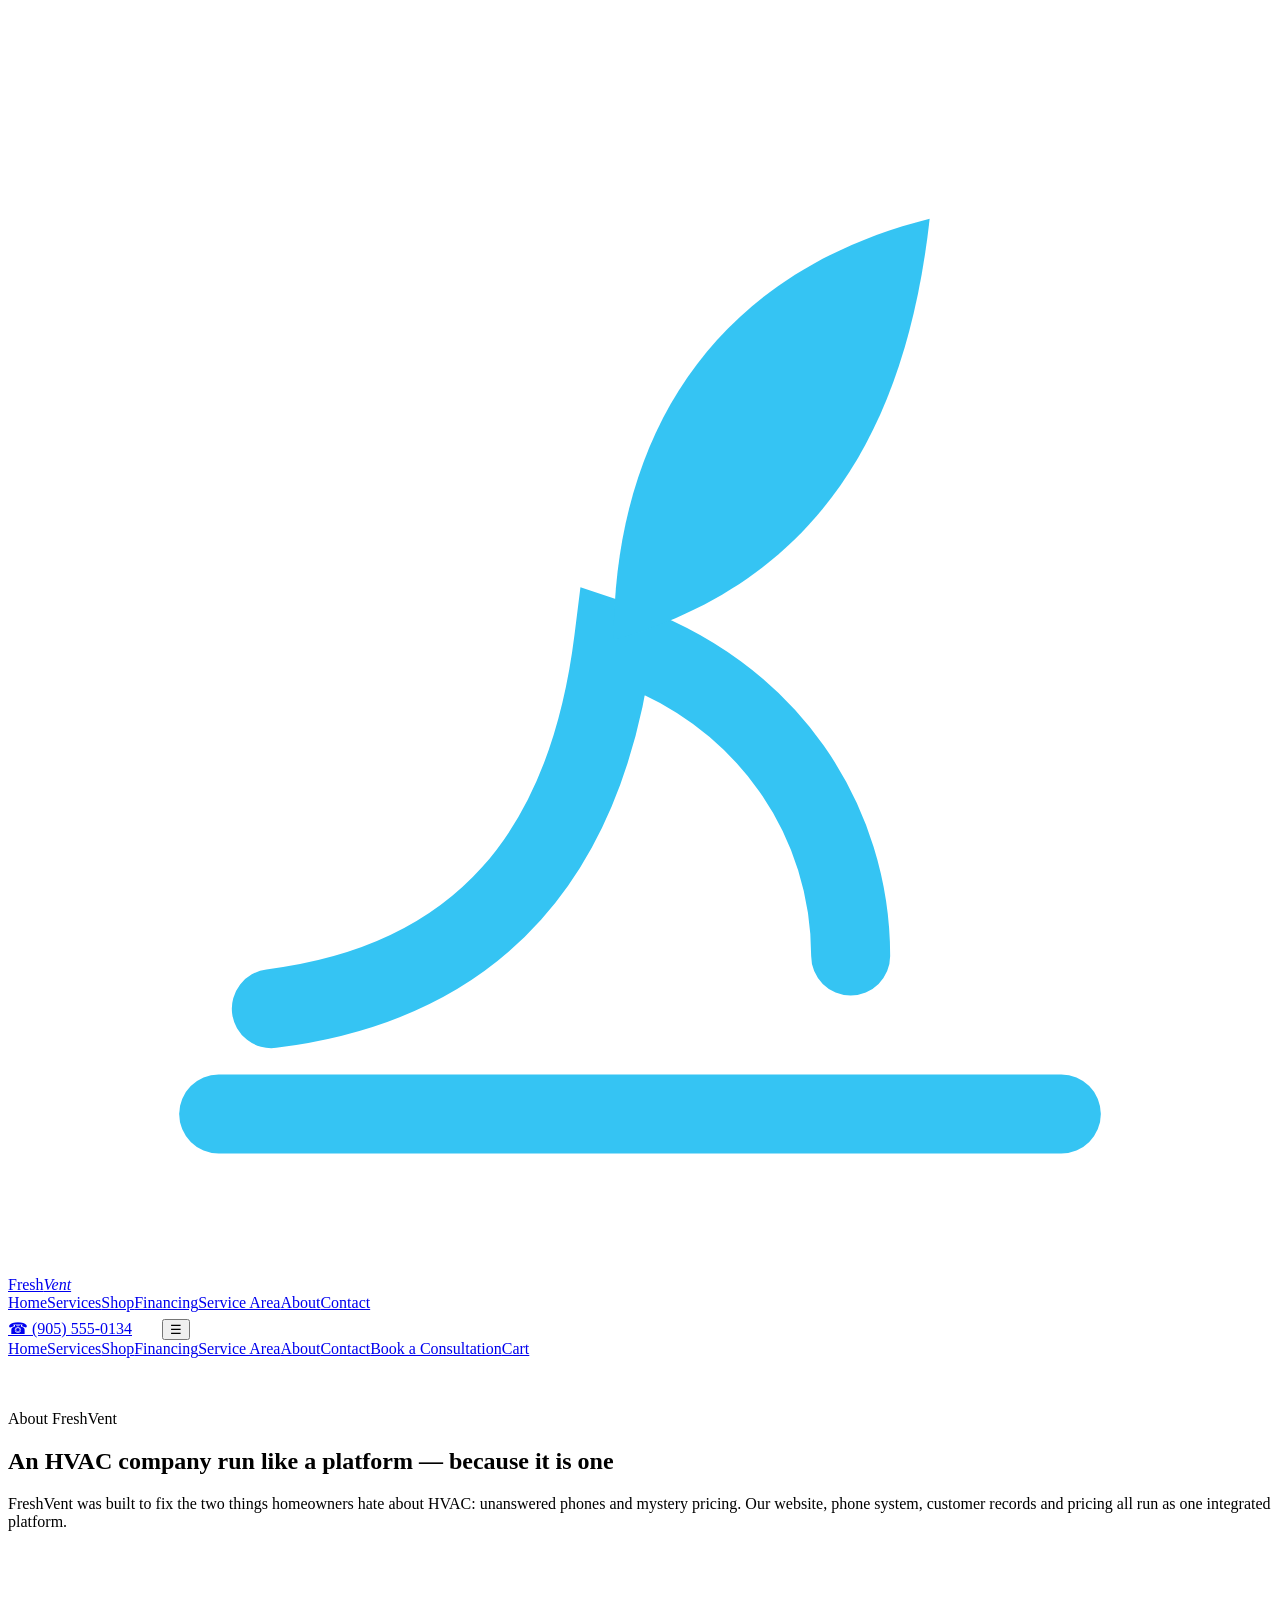
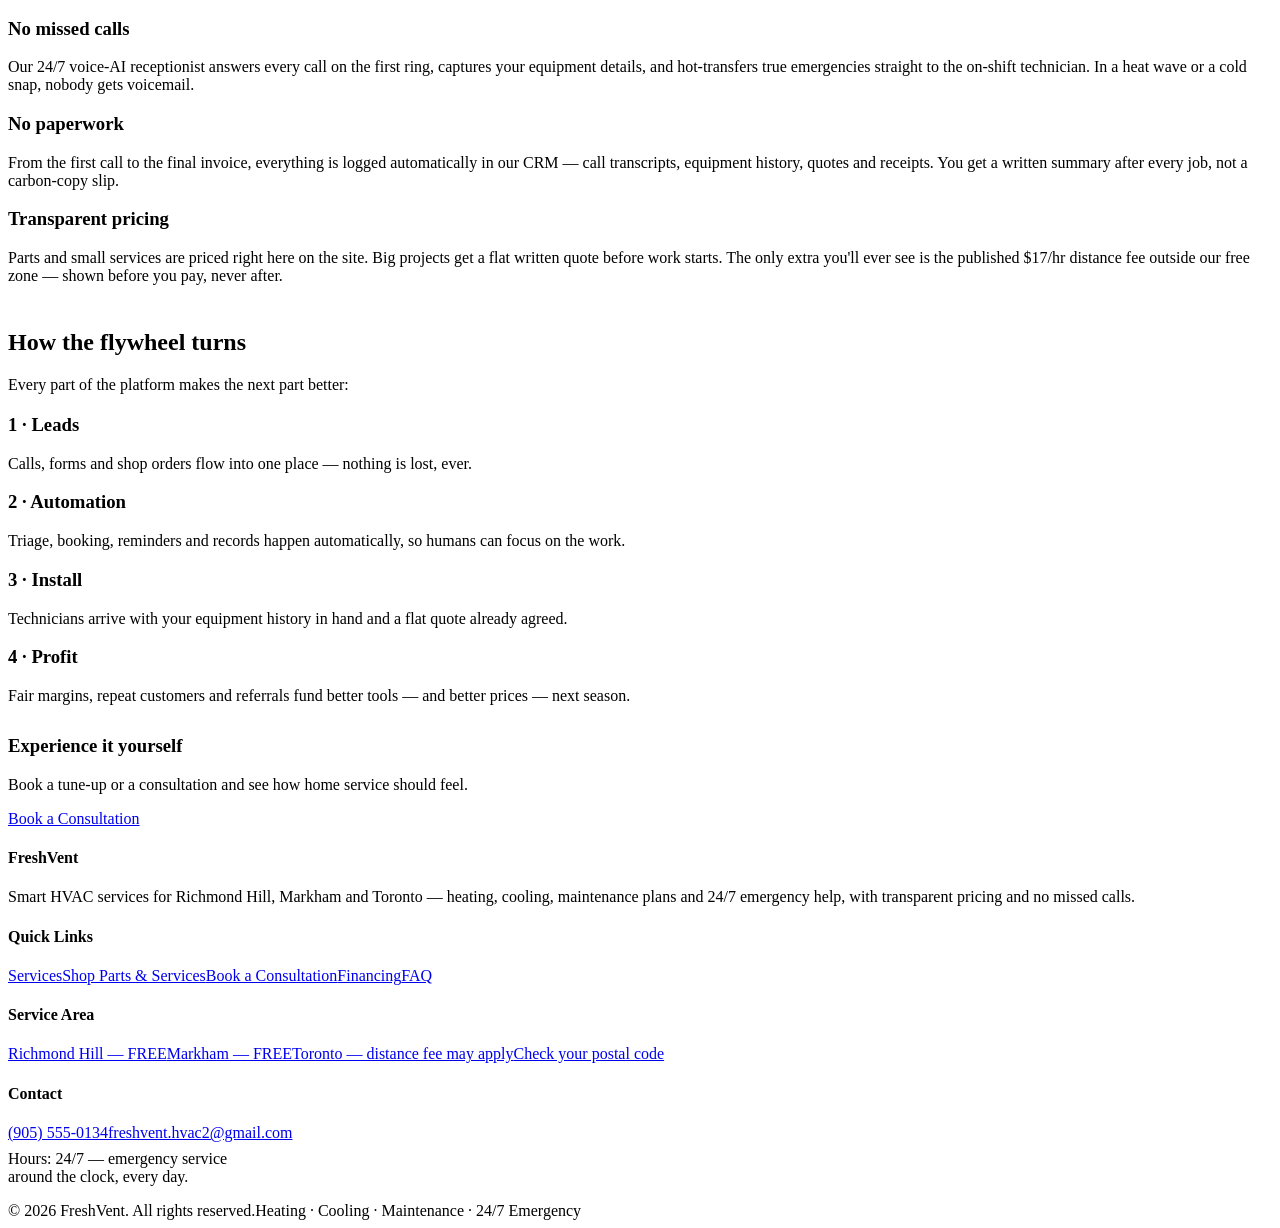
==== about.html @ a13bf9e3 "FreshVent website — full site" ====
<!DOCTYPE html>
<html lang="en">
<head>
<meta charset="UTF-8">
<meta name="viewport" content="width=device-width, initial-scale=1.0">
<title>About FreshVent — The Smart HVAC Platform | Richmond Hill & Toronto</title>
<meta name="description" content="About FreshVent: an integrated smart HVAC platform for Toronto and Richmond Hill — 24/7 voice-AI call triage, CRM-powered service, transparent pricing, no missed calls and no paperwork.">
<link rel="preconnect" href="https://fonts.googleapis.com">
<link rel="preconnect" href="https://fonts.gstatic.com" crossorigin>
<link href="https://fonts.googleapis.com/css2?family=Inter:wght@400;600;700;800&display=swap" rel="stylesheet">
<link rel="stylesheet" href="assets/css/style.css">
<script type="application/ld+json">
{"@context":"https://schema.org","@type":"HVACBusiness","name":"FreshVent",
"description":"Smart HVAC services: heating, cooling, maintenance plans and 24/7 emergency service in Richmond Hill, Markham and Toronto.",
"email":"freshvent.hvac2@gmail.com","telephone":"+1-905-555-0134","priceRange":"$$",
"areaServed":[{"@type":"City","name":"Richmond Hill"},{"@type":"City","name":"Markham"},{"@type":"City","name":"Toronto"}],
"openingHours":"Mo-Su 00:00-24:00","address":{"@type":"PostalAddress","addressLocality":"Richmond Hill","addressRegion":"ON","addressCountry":"CA"}}
</script>
</head>
<body>
<header class="site-header"><div class="container header-inner">
<a class="logo" href="index.html"><svg class="logo-mark" viewBox="0 0 48 48" fill="none" stroke="#35C4F3" stroke-width="3" stroke-linecap="round" aria-hidden="true"><path d="M10 38c8-1 12-6 13-14 6 2 9 7 9 12"/><path d="M23 24c0-8 4-14 12-16-1 9-5 14-12 16z" fill="#35C4F3" stroke="none"/><path d="M8 42h32"/></svg><span>Fresh<em>Vent</em></span></a>
<nav class="main-nav" aria-label="Main"><a href="index.html">Home</a><a href="services.html">Services</a><a href="shop.html">Shop</a><a href="financing.html">Financing</a><a href="service-area.html">Service Area</a><a href="about.html" class="active">About</a><a href="contact.html">Contact</a></nav>
<div class="header-actions">
<a class="btn phone-cta" href="tel:+19055550134">☎ (905) 555-0134</a>
<a class="cart-link" href="cart.html" aria-label="Cart"><svg width="22" height="22" viewBox="0 0 48 48" fill="none" stroke="#fff" stroke-width="3" stroke-linecap="round" stroke-linejoin="round"><circle cx="17" cy="41" r="3.4"/><circle cx="37" cy="41" r="3.4"/><path d="M4 5h6l4 26h26l4-19H12"/></svg><span class="cart-count" style="display:none">0</span></a>
<button class="nav-toggle" aria-label="Menu" aria-expanded="false">☰</button>
</div></div>
<nav class="mobile-nav" aria-label="Mobile"><a href="index.html">Home</a><a href="services.html">Services</a><a href="shop.html">Shop</a><a href="financing.html">Financing</a><a href="service-area.html">Service Area</a><a href="about.html">About</a><a href="contact.html">Contact</a><a href="book.html">Book a Consultation</a><a href="cart.html">Cart</a></nav></header>
<main>

<section class="blueprint" style="padding:52px 0"><div class="container">
<span class="eyebrow">About FreshVent</span>
<h1>An HVAC company run like a platform — because it is one</h1>
<p class="lead">FreshVent was built to fix the two things homeowners hate about HVAC: unanswered phones and mystery pricing. Our website, phone system, customer records and pricing all run as one integrated platform.</p>
</div></section>
<section class="section"><div class="container">
<div class="grid cols-3">
<article class="card"><div class="icon" data-icon="phone"></div><h3>No missed calls</h3><p>Our 24/7 voice-AI receptionist answers every call on the first ring, captures your equipment details, and hot-transfers true emergencies straight to the on-shift technician. In a heat wave or a cold snap, nobody gets voicemail.</p></article>
<article class="card"><div class="icon" data-icon="check"></div><h3>No paperwork</h3><p>From the first call to the final invoice, everything is logged automatically in our CRM — call transcripts, equipment history, quotes and receipts. You get a written summary after every job, not a carbon-copy slip.</p></article>
<article class="card"><div class="icon" data-icon="card"></div><h3>Transparent pricing</h3><p>Parts and small services are priced right here on the site. Big projects get a flat written quote before work starts. The only extra you'll ever see is the published $17/hr distance fee outside our free zone — shown before you pay, never after.</p></article>
</div>
<h2 style="margin-top:44px">How the flywheel turns</h2>
<p class="lead">Every part of the platform makes the next part better:</p>
<div class="flywheel" style="margin-top:20px">
<div class="fly-step"><h3>1 · Leads</h3><p>Calls, forms and shop orders flow into one place — nothing is lost, ever.</p></div>
<div class="fly-step"><h3>2 · Automation</h3><p>Triage, booking, reminders and records happen automatically, so humans can focus on the work.</p></div>
<div class="fly-step"><h3>3 · Install</h3><p>Technicians arrive with your equipment history in hand and a flat quote already agreed.</p></div>
<div class="fly-step"><h3>4 · Profit</h3><p>Fair margins, repeat customers and referrals fund better tools — and better prices — next season.</p></div>
</div>
<div class="banner" style="margin-top:30px"><div><h3>Experience it yourself</h3><p>Book a tune-up or a consultation and see how home service should feel.</p></div>
<a class="btn" href="book.html">Book a Consultation</a></div>
</div></section>

</main>
<footer class="site-footer"><div class="container">
<div class="footer-grid">
<div><h4>FreshVent</h4><p>Smart HVAC services for Richmond Hill, Markham and Toronto — heating, cooling, maintenance plans and 24/7 emergency help, with transparent pricing and no missed calls.</p></div>
<div><h4>Quick Links</h4><a href="services.html">Services</a><a href="shop.html">Shop Parts &amp; Services</a><a href="book.html">Book a Consultation</a><a href="financing.html">Financing</a><a href="faq.html">FAQ</a></div>
<div><h4>Service Area</h4><a href="service-area.html">Richmond Hill — FREE</a><a href="service-area.html">Markham — FREE</a><a href="service-area.html">Toronto — distance fee may apply</a><a href="service-area.html">Check your postal code</a></div>
<div><h4>Contact</h4><a href="tel:+19055550134">(905) 555-0134</a><a href="mailto:freshvent.hvac2@gmail.com">freshvent.hvac2@gmail.com</a><p style="margin-top:8px">Hours: 24/7 — emergency service<br>around the clock, every day.</p></div>
</div>
<div class="footer-bottom"><span>© <span class="js-year">2026</span> FreshVent. All rights reserved.</span><span>Heating · Cooling · Maintenance · 24/7 Emergency</span></div>
</div></footer>
<script src="assets/js/zones.js"></script>
<script src="assets/js/products.js"></script>
<script src="assets/js/cart.js"></script>
<script src="assets/js/main.js"></script>

</body>
</html>
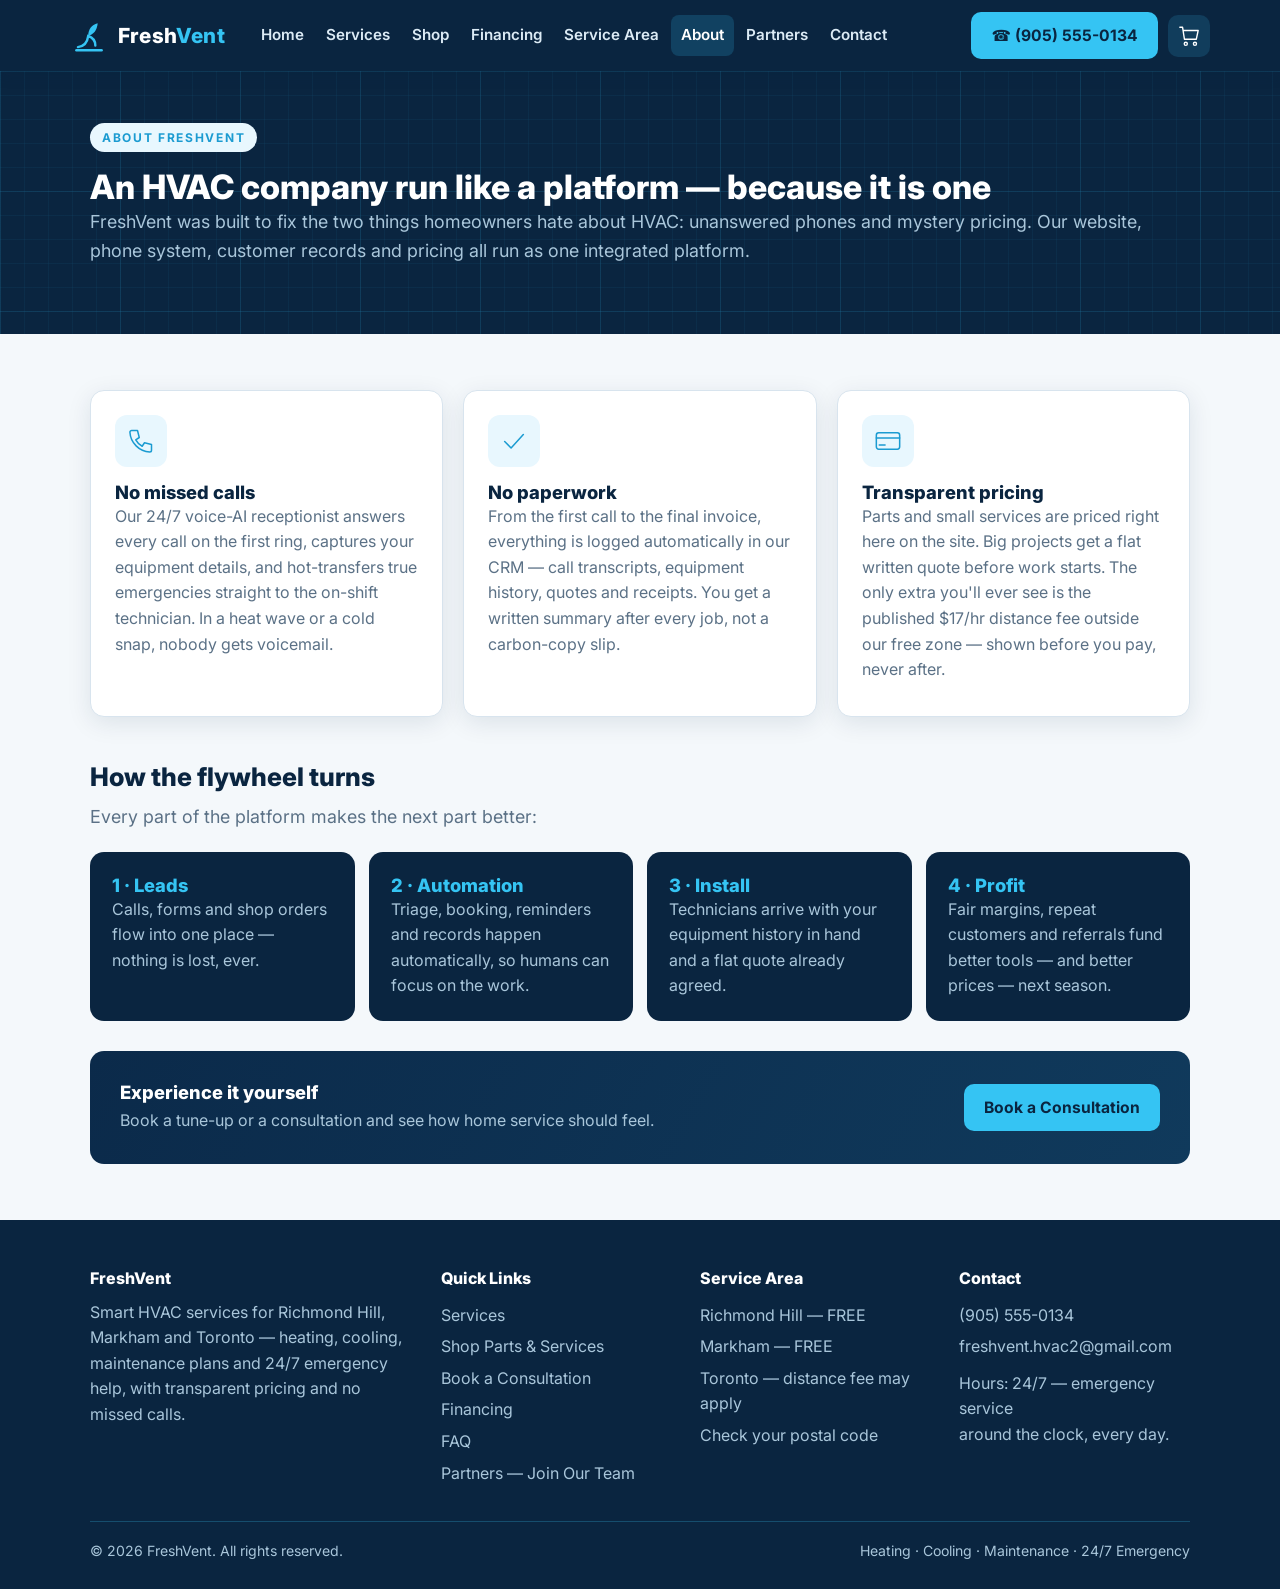
==== commit 917cc5f1: "Add Partners page + nav links, Book a Repair hero CTA" ====
--- a/about.html
+++ b/about.html
@@ -20,13 +20,13 @@
 <body>
 <header class="site-header"><div class="container header-inner">
 <a class="logo" href="index.html"><svg class="logo-mark" viewBox="0 0 48 48" fill="none" stroke="#35C4F3" stroke-width="3" stroke-linecap="round" aria-hidden="true"><path d="M10 38c8-1 12-6 13-14 6 2 9 7 9 12"/><path d="M23 24c0-8 4-14 12-16-1 9-5 14-12 16z" fill="#35C4F3" stroke="none"/><path d="M8 42h32"/></svg><span>Fresh<em>Vent</em></span></a>
-<nav class="main-nav" aria-label="Main"><a href="index.html">Home</a><a href="services.html">Services</a><a href="shop.html">Shop</a><a href="financing.html">Financing</a><a href="service-area.html">Service Area</a><a href="about.html" class="active">About</a><a href="contact.html">Contact</a></nav>
+<nav class="main-nav" aria-label="Main"><a href="index.html">Home</a><a href="services.html">Services</a><a href="shop.html">Shop</a><a href="financing.html">Financing</a><a href="service-area.html">Service Area</a><a href="about.html" class="active">About</a><a href="partners.html">Partners</a><a href="contact.html">Contact</a></nav>
 <div class="header-actions">
 <a class="btn phone-cta" href="tel:+19055550134">☎ (905) 555-0134</a>
 <a class="cart-link" href="cart.html" aria-label="Cart"><svg width="22" height="22" viewBox="0 0 48 48" fill="none" stroke="#fff" stroke-width="3" stroke-linecap="round" stroke-linejoin="round"><circle cx="17" cy="41" r="3.4"/><circle cx="37" cy="41" r="3.4"/><path d="M4 5h6l4 26h26l4-19H12"/></svg><span class="cart-count" style="display:none">0</span></a>
 <button class="nav-toggle" aria-label="Menu" aria-expanded="false">☰</button>
 </div></div>
-<nav class="mobile-nav" aria-label="Mobile"><a href="index.html">Home</a><a href="services.html">Services</a><a href="shop.html">Shop</a><a href="financing.html">Financing</a><a href="service-area.html">Service Area</a><a href="about.html">About</a><a href="contact.html">Contact</a><a href="book.html">Book a Consultation</a><a href="cart.html">Cart</a></nav></header>
+<nav class="mobile-nav" aria-label="Mobile"><a href="index.html">Home</a><a href="services.html">Services</a><a href="shop.html">Shop</a><a href="financing.html">Financing</a><a href="service-area.html">Service Area</a><a href="about.html">About</a><a href="partners.html">Partners</a><a href="contact.html">Contact</a><a href="book.html">Book a Consultation</a><a href="cart.html">Cart</a></nav></header>
 <main>
 
 <section class="blueprint" style="padding:52px 0"><div class="container">
@@ -56,7 +56,7 @@
 <footer class="site-footer"><div class="container">
 <div class="footer-grid">
 <div><h4>FreshVent</h4><p>Smart HVAC services for Richmond Hill, Markham and Toronto — heating, cooling, maintenance plans and 24/7 emergency help, with transparent pricing and no missed calls.</p></div>
-<div><h4>Quick Links</h4><a href="services.html">Services</a><a href="shop.html">Shop Parts &amp; Services</a><a href="book.html">Book a Consultation</a><a href="financing.html">Financing</a><a href="faq.html">FAQ</a></div>
+<div><h4>Quick Links</h4><a href="services.html">Services</a><a href="shop.html">Shop Parts &amp; Services</a><a href="book.html">Book a Consultation</a><a href="financing.html">Financing</a><a href="faq.html">FAQ</a><a href="partners.html">Partners — Join Our Team</a></div>
 <div><h4>Service Area</h4><a href="service-area.html">Richmond Hill — FREE</a><a href="service-area.html">Markham — FREE</a><a href="service-area.html">Toronto — distance fee may apply</a><a href="service-area.html">Check your postal code</a></div>
 <div><h4>Contact</h4><a href="tel:+19055550134">(905) 555-0134</a><a href="mailto:freshvent.hvac2@gmail.com">freshvent.hvac2@gmail.com</a><p style="margin-top:8px">Hours: 24/7 — emergency service<br>around the clock, every day.</p></div>
 </div>
--- a/assets/css/style.css
+++ b/assets/css/style.css
@@ -0,0 +1,236 @@
+/* ============================================================
+   FreshVent — blueprint theme
+   Navy #0A2540 / #0B2A4A · Cyan #35C4F3 · White cards
+   ============================================================ */
+:root{
+  --navy:#0A2540; --navy2:#0B2A4A; --navy3:#103A5C;
+  --cyan:#35C4F3; --cyan-dark:#1B9BD1; --cyan-soft:#E8F7FE;
+  --ink:#16324A; --muted:#5B7186; --line:#D8E4EE;
+  --bg:#F4F8FB; --white:#FFFFFF; --green:#1E9E6A; --amber:#E8A33D; --red:#D9534F;
+  --radius:14px; --shadow:0 6px 24px rgba(10,37,64,.10);
+  --font:'Inter',system-ui,-apple-system,'Segoe UI',Roboto,Arial,sans-serif;
+}
+*{box-sizing:border-box;margin:0;padding:0}
+html{scroll-behavior:smooth}
+body{font-family:var(--font);color:var(--ink);background:var(--bg);line-height:1.6;font-size:16px}
+img,svg{max-width:100%}
+a{color:var(--cyan-dark);text-decoration:none}
+a:hover{text-decoration:underline}
+h1,h2,h3,h4{color:var(--navy);line-height:1.25;font-weight:800}
+h1{font-size:2.1rem} h2{font-size:1.6rem;margin-bottom:.6rem} h3{font-size:1.15rem}
+p{margin-bottom:1rem}
+.container{max-width:1140px;margin:0 auto;padding:0 20px}
+.section{padding:56px 0}
+.section.alt{background:var(--white)}
+.lead{font-size:1.12rem;color:var(--muted)}
+.center{text-align:center}
+.eyebrow{display:inline-block;text-transform:uppercase;letter-spacing:.14em;font-size:.75rem;font-weight:700;color:var(--cyan-dark);background:var(--cyan-soft);padding:5px 12px;border-radius:999px;margin-bottom:14px}
+
+/* ---------- blueprint background ---------- */
+.blueprint{
+  background-color:var(--navy);
+  background-image:
+    linear-gradient(rgba(53,196,243,.10) 1px,transparent 1px),
+    linear-gradient(90deg,rgba(53,196,243,.10) 1px,transparent 1px),
+    linear-gradient(rgba(53,196,243,.05) 1px,transparent 1px),
+    linear-gradient(90deg,rgba(53,196,243,.05) 1px,transparent 1px);
+  background-size:120px 120px,120px 120px,24px 24px,24px 24px;
+  color:#DCEBF5;
+}
+.blueprint h1,.blueprint h2,.blueprint h3{color:#fff}
+.blueprint .lead{color:#A9C6DA}
+
+/* ---------- header ---------- */
+.site-header{position:sticky;top:0;z-index:60;background:var(--navy);box-shadow:0 2px 14px rgba(10,37,64,.25)}
+.header-inner{display:flex;align-items:center;gap:18px;padding:12px 0}
+.logo{display:flex;align-items:center;gap:10px;color:#fff;font-weight:800;font-size:1.3rem;letter-spacing:.01em}
+.logo:hover{text-decoration:none;color:#fff}
+.logo .logo-mark{width:38px;height:38px;flex:0 0 38px}
+.logo span em{font-style:normal;color:var(--cyan)}
+.main-nav{display:none}
+.main-nav a{color:#DCEBF5;font-weight:600;font-size:.95rem;padding:8px 10px;border-radius:8px}
+.main-nav a:hover,.main-nav a.active{color:#fff;background:rgba(53,196,243,.18);text-decoration:none}
+.header-actions{margin-left:auto;display:flex;align-items:center;gap:10px}
+.btn{display:inline-flex;align-items:center;gap:8px;background:var(--cyan);color:var(--navy);font-weight:700;border:0;border-radius:10px;padding:11px 20px;font-size:.98rem;cursor:pointer;transition:background .15s,transform .05s}
+.btn:hover{background:#5FD0F7;text-decoration:none}
+.btn:active{transform:translateY(1px)}
+.btn.secondary{background:transparent;color:#fff;border:2px solid var(--cyan)}
+.btn.secondary:hover{background:rgba(53,196,243,.15)}
+.btn.dark{background:var(--navy);color:#fff}
+.btn.dark:hover{background:var(--navy3)}
+.btn.block{width:100%;justify-content:center}
+.btn.small{padding:8px 14px;font-size:.9rem}
+.btn[disabled]{opacity:.5;cursor:not-allowed}
+.cart-link{position:relative;display:inline-flex;align-items:center;justify-content:center;width:42px;height:42px;border-radius:10px;background:rgba(53,196,243,.15);color:#fff}
+.cart-link:hover{text-decoration:none;background:rgba(53,196,243,.3)}
+.cart-count{position:absolute;top:-6px;right:-6px;background:var(--cyan);color:var(--navy);font-size:.72rem;font-weight:800;min-width:20px;height:20px;border-radius:999px;display:flex;align-items:center;justify-content:center;padding:0 5px}
+.phone-cta{display:none}
+.nav-toggle{margin-left:auto;background:rgba(53,196,243,.15);border:0;color:#fff;width:42px;height:42px;border-radius:10px;font-size:1.25rem;cursor:pointer}
+.mobile-nav{display:none;background:var(--navy2);border-top:1px solid rgba(53,196,243,.25)}
+.mobile-nav.open{display:block}
+.mobile-nav a{display:block;color:#DCEBF5;padding:13px 20px;font-weight:600;border-bottom:1px solid rgba(255,255,255,.06)}
+.mobile-nav a:hover{color:#fff;text-decoration:none;background:rgba(53,196,243,.12)}
+@media(min-width:900px){
+  .main-nav{display:flex;gap:2px;margin-left:8px}
+  .nav-toggle{display:none}
+  .phone-cta{display:inline-flex}
+  .mobile-nav{display:none!important}
+}
+
+/* ---------- hero ---------- */
+.hero{padding:64px 0 72px;position:relative;overflow:hidden}
+.hero h1{font-size:2.5rem;max-width:640px}
+.hero h1 .hl{color:var(--cyan)}
+.hero .lead{max-width:560px}
+.hero-grid{display:grid;gap:36px;align-items:center}
+@media(min-width:900px){.hero-grid{grid-template-columns:1.15fr .85fr}.hero h1{font-size:3rem}}
+.hero-card{background:rgba(255,255,255,.06);border:1px solid rgba(53,196,243,.35);border-radius:var(--radius);padding:22px;backdrop-filter:blur(2px)}
+.hero-card h3{color:var(--cyan);font-size:.85rem;text-transform:uppercase;letter-spacing:.12em;margin-bottom:12px}
+.hero-card ul{list-style:none}
+.hero-card li{padding:9px 0;border-bottom:1px dashed rgba(53,196,243,.25);display:flex;gap:10px;align-items:flex-start;color:#EAF4FB}
+.hero-card li:last-child{border-bottom:0}
+.hero-card .dot{color:var(--cyan);font-weight:800}
+.hero-ctas{display:flex;flex-wrap:wrap;gap:12px;margin-top:22px}
+
+/* ---------- badges / cards ---------- */
+.badges{display:flex;flex-wrap:wrap;gap:10px;margin-top:26px}
+.badge{display:inline-flex;align-items:center;gap:8px;background:#fff;border:1px solid var(--line);border-radius:999px;padding:8px 14px;font-size:.88rem;font-weight:600;color:var(--navy);box-shadow:0 2px 8px rgba(10,37,64,.05)}
+.badge svg{width:16px;height:16px}
+.grid{display:grid;gap:20px}
+@media(min-width:640px){.grid.cols-2{grid-template-columns:repeat(2,1fr)}}
+@media(min-width:900px){.grid.cols-3{grid-template-columns:repeat(3,1fr)}.grid.cols-4{grid-template-columns:repeat(4,1fr)}}
+.card{background:var(--white);border:1px solid var(--line);border-radius:var(--radius);padding:24px;box-shadow:var(--shadow)}
+.card .icon{width:52px;height:52px;border-radius:12px;background:var(--cyan-soft);display:flex;align-items:center;justify-content:center;margin-bottom:14px}
+.card .icon svg{width:28px;height:28px}
+.card p{color:var(--muted);margin-bottom:.6rem}
+.card .more{font-weight:700}
+
+/* steps */
+.steps{display:grid;gap:20px;counter-reset:step}
+@media(min-width:900px){.steps{grid-template-columns:repeat(3,1fr)}}
+.step{background:rgba(255,255,255,.05);border:1px solid rgba(53,196,243,.3);border-radius:var(--radius);padding:24px;color:#DCEBF5}
+.step .num{width:40px;height:40px;border-radius:50%;border:2px solid var(--cyan);color:var(--cyan);font-weight:800;display:flex;align-items:center;justify-content:center;margin-bottom:12px;font-size:1.05rem}
+.step h3{color:#fff;margin-bottom:6px}
+.step p{color:#A9C6DA;margin:0}
+
+/* banner */
+.banner{background:linear-gradient(120deg,var(--navy2),var(--navy3));border-radius:var(--radius);padding:30px;display:grid;gap:18px;align-items:center;color:#DCEBF5}
+@media(min-width:900px){.banner{grid-template-columns:1fr auto}}
+.banner h2,.banner h3{color:#fff;margin-bottom:4px}
+.banner p{color:#A9C6DA;margin:0}
+
+/* area strip */
+.area-strip{display:flex;flex-wrap:wrap;gap:12px;justify-content:center}
+.area-chip{background:var(--navy);color:#fff;border-radius:999px;padding:10px 22px;font-weight:700;display:inline-flex;gap:8px;align-items:center}
+.area-chip small{color:var(--cyan);font-weight:600}
+
+/* testimonials */
+.testimonial p{font-style:italic;color:var(--ink)}
+.testimonial .who{font-weight:700;color:var(--navy);font-style:normal}
+.stars{color:var(--amber);letter-spacing:2px;margin-bottom:8px}
+
+/* ---------- shop ---------- */
+.shop-tools{display:flex;flex-wrap:wrap;gap:12px;margin-bottom:22px}
+.shop-tools input[type=search]{flex:1 1 220px}
+.chip-row{display:flex;flex-wrap:wrap;gap:8px}
+.chip{border:1.5px solid var(--line);background:#fff;border-radius:999px;padding:8px 16px;font-weight:600;cursor:pointer;font-size:.92rem;color:var(--navy)}
+.chip.active{background:var(--navy);color:#fff;border-color:var(--navy)}
+.product-card{display:flex;flex-direction:column}
+.product-art{height:130px;border-radius:10px;background:linear-gradient(135deg,var(--cyan-soft),#D6EFFC);display:flex;align-items:center;justify-content:center;margin-bottom:14px}
+.product-art svg{width:60px;height:60px}
+.product-cat{font-size:.75rem;text-transform:uppercase;letter-spacing:.1em;color:var(--cyan-dark);font-weight:700}
+.product-price{font-size:1.3rem;font-weight:800;color:var(--navy);margin:6px 0 12px}
+.product-card .btn{margin-top:auto;justify-content:center}
+.empty-note{grid-column:1/-1;text-align:center;color:var(--muted);padding:30px}
+
+/* ---------- forms ---------- */
+label{display:block;font-weight:600;color:var(--navy);margin-bottom:6px;font-size:.95rem}
+input[type=text],input[type=email],input[type=tel],input[type=number],input[type=date],input[type=time],select,textarea,input[type=search]{
+  width:100%;padding:12px 14px;border:1.5px solid var(--line);border-radius:10px;font:inherit;background:#fff;color:var(--ink)}
+input:focus,select:focus,textarea:focus{outline:2px solid var(--cyan);border-color:var(--cyan)}
+.field{margin-bottom:16px}
+.field .hint{font-size:.85rem;color:var(--muted);margin-top:4px}
+.field .error{display:none;color:var(--red);font-size:.86rem;margin-top:5px;font-weight:600}
+.field.invalid input,.field.invalid select,.field.invalid textarea{border-color:var(--red)}
+.field.invalid .error{display:block}
+.form-card{background:#fff;border:1px solid var(--line);border-radius:var(--radius);box-shadow:var(--shadow);padding:26px}
+.radio-cards{display:grid;gap:12px}
+@media(min-width:640px){.radio-cards{grid-template-columns:1fr 1fr}}
+.radio-card{border:1.5px solid var(--line);border-radius:12px;padding:16px;cursor:pointer;display:flex;gap:12px;align-items:flex-start;background:#fff}
+.radio-card input{margin-top:4px}
+.radio-card.sel{border-color:var(--cyan-dark);background:var(--cyan-soft)}
+.radio-card b{color:var(--navy);display:block}
+.radio-card span{color:var(--muted);font-size:.9rem}
+
+/* booking progress */
+.progress-wrap{margin-bottom:26px}
+.progress-bar{height:10px;background:var(--line);border-radius:999px;overflow:hidden}
+.progress-fill{height:100%;background:var(--cyan);width:20%;transition:width .3s}
+.progress-labels{display:flex;justify-content:space-between;font-size:.78rem;color:var(--muted);margin-top:8px;font-weight:600}
+.progress-labels span.on{color:var(--cyan-dark)}
+.book-step{display:none}
+.book-step.active{display:block}
+.book-nav{display:flex;justify-content:space-between;gap:12px;margin-top:22px}
+.photo-drop{border:2px dashed var(--cyan-dark);border-radius:12px;padding:22px;text-align:center;background:var(--cyan-soft)}
+.photo-preview{display:none;margin-top:14px}
+.photo-preview img{max-height:240px;border-radius:10px;border:1px solid var(--line)}
+.review-list{display:grid;gap:8px}
+.review-list div{display:flex;justify-content:space-between;gap:16px;border-bottom:1px dashed var(--line);padding:8px 0}
+.review-list dt{font-weight:700;color:var(--navy)}
+.review-list dd{text-align:right;color:var(--ink)}
+.success-box{text-align:center;padding:20px 6px}
+.success-box .tick{width:70px;height:70px;border-radius:50%;background:#E5F6EE;color:var(--green);display:flex;align-items:center;justify-content:center;margin:0 auto 16px}
+.success-box .tick svg{width:36px;height:36px}
+
+/* ---------- cart ---------- */
+.cart-layout{display:grid;gap:22px}
+@media(min-width:900px){.cart-layout{grid-template-columns:1.5fr 1fr;align-items:start}}
+.cart-item{display:flex;gap:14px;align-items:center;background:#fff;border:1px solid var(--line);border-radius:12px;padding:14px;margin-bottom:12px}
+.cart-item .thumb{width:56px;height:56px;flex:0 0 56px;border-radius:10px;background:var(--cyan-soft);display:flex;align-items:center;justify-content:center}
+.cart-item .thumb svg{width:30px;height:30px}
+.cart-item .info{flex:1}
+.cart-item .info b{color:var(--navy);display:block}
+.cart-item .info span{color:var(--muted);font-size:.88rem}
+.qty{display:inline-flex;align-items:center;gap:2px;border:1.5px solid var(--line);border-radius:8px;overflow:hidden}
+.qty button{width:30px;height:32px;border:0;background:#fff;font-size:1rem;cursor:pointer;color:var(--navy);font-weight:700}
+.qty input{width:40px;border:0;text-align:center;font:inherit;padding:4px 0}
+.remove-btn{background:none;border:0;color:var(--red);font-weight:600;cursor:pointer;font-size:.86rem}
+.summary-card{background:#fff;border:1px solid var(--line);border-radius:var(--radius);box-shadow:var(--shadow);padding:24px}
+.summary-row{display:flex;justify-content:space-between;padding:8px 0;border-bottom:1px dashed var(--line)}
+.summary-row.total{border-bottom:0;font-size:1.15rem;font-weight:800;color:var(--navy)}
+.summary-row .free{color:var(--green);font-weight:700}
+.zone-result{border-radius:10px;padding:12px 14px;font-weight:600;margin-top:12px;display:none}
+.zone-result.ok{display:block;background:#E5F6EE;color:#14663F;border:1px solid #BDE8D2}
+.zone-result.fee{display:block;background:#FDF3E3;color:#8A5A12;border:1px solid #F3DFAE}
+.zone-result.bad{display:block;background:#FDECEC;color:#8F2B27;border:1px solid #F5C6C4}
+.testmode{background:#FFF7E6;border:1.5px dashed var(--amber);border-radius:10px;padding:14px;font-size:.92rem;color:#7A5510;margin-top:16px}
+
+/* ---------- faq ---------- */
+.faq-item{background:#fff;border:1px solid var(--line);border-radius:12px;margin-bottom:12px;overflow:hidden}
+.faq-q{width:100%;text-align:left;background:none;border:0;padding:18px 20px;font:inherit;font-weight:700;color:var(--navy);cursor:pointer;display:flex;justify-content:space-between;gap:14px;align-items:center}
+.faq-a{display:none;padding:0 20px 18px;color:var(--muted)}
+.faq-item.open .faq-a{display:block}
+.faq-item .chev{color:var(--cyan-dark);transition:transform .2s}
+.faq-item.open .chev{transform:rotate(180deg)}
+
+/* flywheel */
+.flywheel{display:grid;gap:14px}
+@media(min-width:900px){.flywheel{grid-template-columns:repeat(4,1fr)}}
+.fly-step{background:var(--navy);color:#DCEBF5;border-radius:var(--radius);padding:22px;position:relative}
+.fly-step h3{color:var(--cyan)}
+.fly-step p{color:#A9C6DA;margin:0}
+.map-placeholder{border:2px dashed var(--cyan-dark);border-radius:var(--radius);background:var(--cyan-soft);min-height:260px;display:flex;flex-direction:column;align-items:center;justify-content:center;text-align:center;padding:24px;color:var(--navy)}
+.emergency-banner{background:#8F2B27;color:#fff;border-radius:var(--radius);padding:20px 24px;display:flex;flex-wrap:wrap;gap:12px;align-items:center;justify-content:space-between}
+.emergency-banner h3{color:#fff;margin:0}
+.emergency-banner .btn{background:#fff;color:#8F2B27}
+
+/* ---------- footer ---------- */
+.site-footer{background:var(--navy);color:#A9C6DA;padding:48px 0 26px;margin-top:0}
+.footer-grid{display:grid;gap:28px}
+@media(min-width:900px){.footer-grid{grid-template-columns:1.4fr 1fr 1fr 1fr}}
+.site-footer h4{color:#fff;margin-bottom:12px;font-size:1rem}
+.site-footer a{color:#A9C6DA;display:block;padding:3px 0}
+.site-footer a:hover{color:var(--cyan)}
+.footer-bottom{border-top:1px solid rgba(53,196,243,.25);margin-top:32px;padding-top:18px;font-size:.88rem;display:flex;flex-wrap:wrap;gap:8px;justify-content:space-between}
+.toast{position:fixed;left:50%;bottom:24px;transform:translateX(-50%) translateY(80px);background:var(--navy);color:#fff;padding:13px 22px;border-radius:999px;font-weight:600;box-shadow:0 10px 30px rgba(10,37,64,.35);opacity:0;transition:all .3s;z-index:99;pointer-events:none}
+.toast.show{opacity:1;transform:translateX(-50%) translateY(0)}
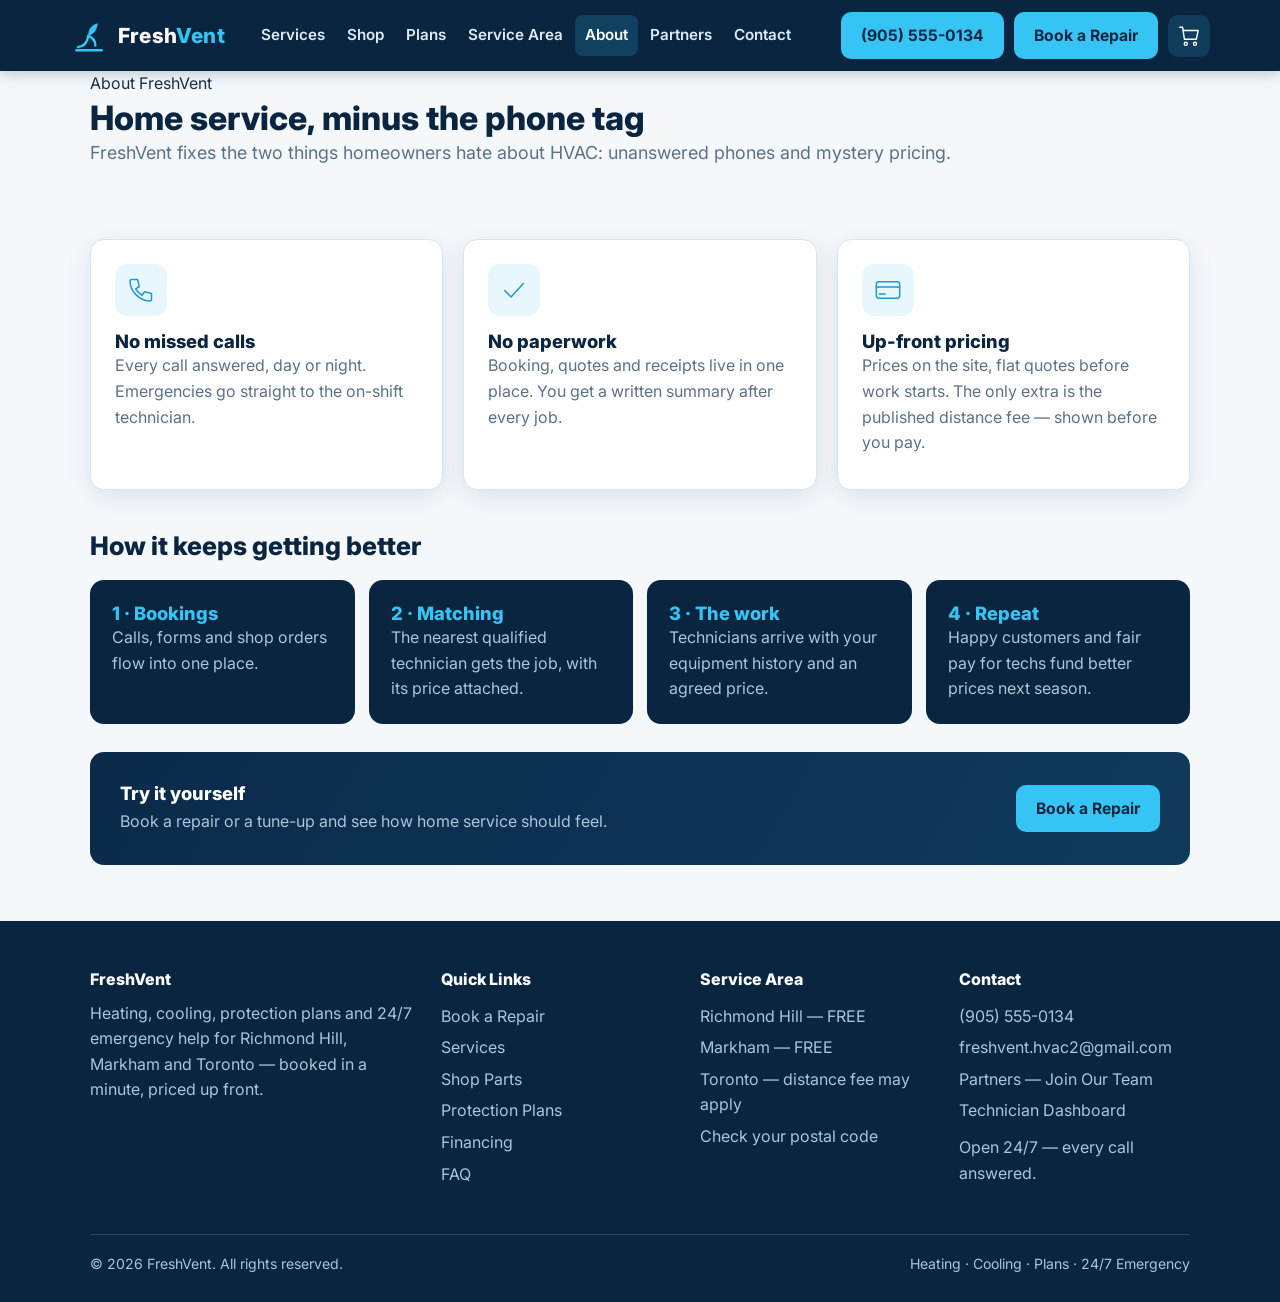
==== commit 22f27bfc: "FreshVent site v2 — marketplace, plans, technician dashboard" ====
--- a/about.html
+++ b/about.html
@@ -3,15 +3,15 @@
 <head>
 <meta charset="UTF-8">
 <meta name="viewport" content="width=device-width, initial-scale=1.0">
-<title>About FreshVent — The Smart HVAC Platform | Richmond Hill & Toronto</title>
-<meta name="description" content="About FreshVent: an integrated smart HVAC platform for Toronto and Richmond Hill — 24/7 voice-AI call triage, CRM-powered service, transparent pricing, no missed calls and no paperwork.">
+<title>About FreshVent — An HVAC Company Run Like a Platform</title>
+<meta name="description" content="FreshVent fixes the two things homeowners hate about HVAC: unanswered phones and mystery pricing. One platform for booking, pricing and local technicians.">
 <link rel="preconnect" href="https://fonts.googleapis.com">
 <link rel="preconnect" href="https://fonts.gstatic.com" crossorigin>
-<link href="https://fonts.googleapis.com/css2?family=Inter:wght@400;600;700;800&display=swap" rel="stylesheet">
+<link href="https://fonts.googleapis.com/css2?family=Inter:wght@400;500;600;700;800&display=swap" rel="stylesheet">
 <link rel="stylesheet" href="assets/css/style.css">
 <script type="application/ld+json">
 {"@context":"https://schema.org","@type":"HVACBusiness","name":"FreshVent",
-"description":"Smart HVAC services: heating, cooling, maintenance plans and 24/7 emergency service in Richmond Hill, Markham and Toronto.",
+"description":"Smart HVAC services: heating, cooling, protection plans and 24/7 emergency service in Richmond Hill, Markham and Toronto.",
 "email":"freshvent.hvac2@gmail.com","telephone":"+1-905-555-0134","priceRange":"$$",
 "areaServed":[{"@type":"City","name":"Richmond Hill"},{"@type":"City","name":"Markham"},{"@type":"City","name":"Toronto"}],
 "openingHours":"Mo-Su 00:00-24:00","address":{"@type":"PostalAddress","addressLocality":"Richmond Hill","addressRegion":"ON","addressCountry":"CA"}}
@@ -20,47 +20,48 @@
 <body>
 <header class="site-header"><div class="container header-inner">
 <a class="logo" href="index.html"><svg class="logo-mark" viewBox="0 0 48 48" fill="none" stroke="#35C4F3" stroke-width="3" stroke-linecap="round" aria-hidden="true"><path d="M10 38c8-1 12-6 13-14 6 2 9 7 9 12"/><path d="M23 24c0-8 4-14 12-16-1 9-5 14-12 16z" fill="#35C4F3" stroke="none"/><path d="M8 42h32"/></svg><span>Fresh<em>Vent</em></span></a>
-<nav class="main-nav" aria-label="Main"><a href="index.html">Home</a><a href="services.html">Services</a><a href="shop.html">Shop</a><a href="financing.html">Financing</a><a href="service-area.html">Service Area</a><a href="about.html" class="active">About</a><a href="partners.html">Partners</a><a href="contact.html">Contact</a></nav>
+<nav class="main-nav" aria-label="Main"><a href="services.html">Services</a><a href="shop.html">Shop</a><a href="plans.html">Plans</a><a href="service-area.html">Service Area</a><a href="about.html" class="active">About</a><a href="partners.html">Partners</a><a href="contact.html">Contact</a></nav>
 <div class="header-actions">
-<a class="btn phone-cta" href="tel:+19055550134">☎ (905) 555-0134</a>
+<a class="btn phone-cta" href="tel:+19055550134">(905) 555-0134</a>
+<a class="btn book-cta" href="book.html">Book a Repair</a>
 <a class="cart-link" href="cart.html" aria-label="Cart"><svg width="22" height="22" viewBox="0 0 48 48" fill="none" stroke="#fff" stroke-width="3" stroke-linecap="round" stroke-linejoin="round"><circle cx="17" cy="41" r="3.4"/><circle cx="37" cy="41" r="3.4"/><path d="M4 5h6l4 26h26l4-19H12"/></svg><span class="cart-count" style="display:none">0</span></a>
 <button class="nav-toggle" aria-label="Menu" aria-expanded="false">☰</button>
 </div></div>
-<nav class="mobile-nav" aria-label="Mobile"><a href="index.html">Home</a><a href="services.html">Services</a><a href="shop.html">Shop</a><a href="financing.html">Financing</a><a href="service-area.html">Service Area</a><a href="about.html">About</a><a href="partners.html">Partners</a><a href="contact.html">Contact</a><a href="book.html">Book a Consultation</a><a href="cart.html">Cart</a></nav></header>
+<nav class="mobile-nav" aria-label="Mobile"><a href="index.html">Home</a><a href="book.html">Book a Repair</a><a href="services.html">Services</a><a href="shop.html">Shop</a><a href="plans.html">Protection Plans</a><a href="service-area.html">Service Area</a><a href="financing.html">Financing</a><a href="about.html">About</a><a href="partners.html">Partners</a><a href="contact.html">Contact</a><a href="cart.html">Cart</a><a href="dashboard.html">Technician Dashboard</a></nav></header>
 <main>
 
-<section class="blueprint" style="padding:52px 0"><div class="container">
-<span class="eyebrow">About FreshVent</span>
-<h1>An HVAC company run like a platform — because it is one</h1>
-<p class="lead">FreshVent was built to fix the two things homeowners hate about HVAC: unanswered phones and mystery pricing. Our website, phone system, customer records and pricing all run as one integrated platform.</p>
+<section class="page-band"><div class="container">
+<div class="eyebrow-line">About FreshVent</div>
+<h1>Home service, minus the phone tag</h1>
+<p class="lead">FreshVent fixes the two things homeowners hate about HVAC: unanswered phones and mystery pricing.</p>
 </div></section>
+
 <section class="section"><div class="container">
 <div class="grid cols-3">
-<article class="card"><div class="icon" data-icon="phone"></div><h3>No missed calls</h3><p>Our 24/7 voice-AI receptionist answers every call on the first ring, captures your equipment details, and hot-transfers true emergencies straight to the on-shift technician. In a heat wave or a cold snap, nobody gets voicemail.</p></article>
-<article class="card"><div class="icon" data-icon="check"></div><h3>No paperwork</h3><p>From the first call to the final invoice, everything is logged automatically in our CRM — call transcripts, equipment history, quotes and receipts. You get a written summary after every job, not a carbon-copy slip.</p></article>
-<article class="card"><div class="icon" data-icon="card"></div><h3>Transparent pricing</h3><p>Parts and small services are priced right here on the site. Big projects get a flat written quote before work starts. The only extra you'll ever see is the published $17/hr distance fee outside our free zone — shown before you pay, never after.</p></article>
+<article class="card"><div class="icon" data-icon="phone"></div><h3>No missed calls</h3><p>Every call answered, day or night. Emergencies go straight to the on-shift technician.</p></article>
+<article class="card"><div class="icon" data-icon="check"></div><h3>No paperwork</h3><p>Booking, quotes and receipts live in one place. You get a written summary after every job.</p></article>
+<article class="card"><div class="icon" data-icon="card"></div><h3>Up-front pricing</h3><p>Prices on the site, flat quotes before work starts. The only extra is the published distance fee — shown before you pay.</p></article>
 </div>
-<h2 style="margin-top:44px">How the flywheel turns</h2>
-<p class="lead">Every part of the platform makes the next part better:</p>
-<div class="flywheel" style="margin-top:20px">
-<div class="fly-step"><h3>1 · Leads</h3><p>Calls, forms and shop orders flow into one place — nothing is lost, ever.</p></div>
-<div class="fly-step"><h3>2 · Automation</h3><p>Triage, booking, reminders and records happen automatically, so humans can focus on the work.</p></div>
-<div class="fly-step"><h3>3 · Install</h3><p>Technicians arrive with your equipment history in hand and a flat quote already agreed.</p></div>
-<div class="fly-step"><h3>4 · Profit</h3><p>Fair margins, repeat customers and referrals fund better tools — and better prices — next season.</p></div>
+<h2 style="margin-top:40px">How it keeps getting better</h2>
+<div class="flywheel" style="margin-top:18px">
+<div class="fly-step"><h3>1 · Bookings</h3><p>Calls, forms and shop orders flow into one place.</p></div>
+<div class="fly-step"><h3>2 · Matching</h3><p>The nearest qualified technician gets the job, with its price attached.</p></div>
+<div class="fly-step"><h3>3 · The work</h3><p>Technicians arrive with your equipment history and an agreed price.</p></div>
+<div class="fly-step"><h3>4 · Repeat</h3><p>Happy customers and fair pay for techs fund better prices next season.</p></div>
 </div>
-<div class="banner" style="margin-top:30px"><div><h3>Experience it yourself</h3><p>Book a tune-up or a consultation and see how home service should feel.</p></div>
-<a class="btn" href="book.html">Book a Consultation</a></div>
+<div class="banner" style="margin-top:28px"><div><h3>Try it yourself</h3><p>Book a repair or a tune-up and see how home service should feel.</p></div>
+<a class="btn" href="book.html">Book a Repair</a></div>
 </div></section>
 
 </main>
 <footer class="site-footer"><div class="container">
 <div class="footer-grid">
-<div><h4>FreshVent</h4><p>Smart HVAC services for Richmond Hill, Markham and Toronto — heating, cooling, maintenance plans and 24/7 emergency help, with transparent pricing and no missed calls.</p></div>
-<div><h4>Quick Links</h4><a href="services.html">Services</a><a href="shop.html">Shop Parts &amp; Services</a><a href="book.html">Book a Consultation</a><a href="financing.html">Financing</a><a href="faq.html">FAQ</a><a href="partners.html">Partners — Join Our Team</a></div>
+<div><h4>FreshVent</h4><p>Heating, cooling, protection plans and 24/7 emergency help for Richmond Hill, Markham and Toronto — booked in a minute, priced up front.</p></div>
+<div><h4>Quick Links</h4><a href="book.html">Book a Repair</a><a href="services.html">Services</a><a href="shop.html">Shop Parts</a><a href="plans.html">Protection Plans</a><a href="financing.html">Financing</a><a href="faq.html">FAQ</a></div>
 <div><h4>Service Area</h4><a href="service-area.html">Richmond Hill — FREE</a><a href="service-area.html">Markham — FREE</a><a href="service-area.html">Toronto — distance fee may apply</a><a href="service-area.html">Check your postal code</a></div>
-<div><h4>Contact</h4><a href="tel:+19055550134">(905) 555-0134</a><a href="mailto:freshvent.hvac2@gmail.com">freshvent.hvac2@gmail.com</a><p style="margin-top:8px">Hours: 24/7 — emergency service<br>around the clock, every day.</p></div>
+<div><h4>Contact</h4><a href="tel:+19055550134">(905) 555-0134</a><a href="mailto:freshvent.hvac2@gmail.com">freshvent.hvac2@gmail.com</a><a href="partners.html">Partners — Join Our Team</a><a href="dashboard.html">Technician Dashboard</a><p style="margin-top:8px">Open 24/7 — every call answered.</p></div>
 </div>
-<div class="footer-bottom"><span>© <span class="js-year">2026</span> FreshVent. All rights reserved.</span><span>Heating · Cooling · Maintenance · 24/7 Emergency</span></div>
+<div class="footer-bottom"><span>© <span class="js-year">2026</span> FreshVent. All rights reserved.</span><span>Heating · Cooling · Plans · 24/7 Emergency</span></div>
 </div></footer>
 <script src="assets/js/zones.js"></script>
 <script src="assets/js/products.js"></script>
@@ -68,4 +69,4 @@
 <script src="assets/js/main.js"></script>
 
 </body>
-</html>+</html>
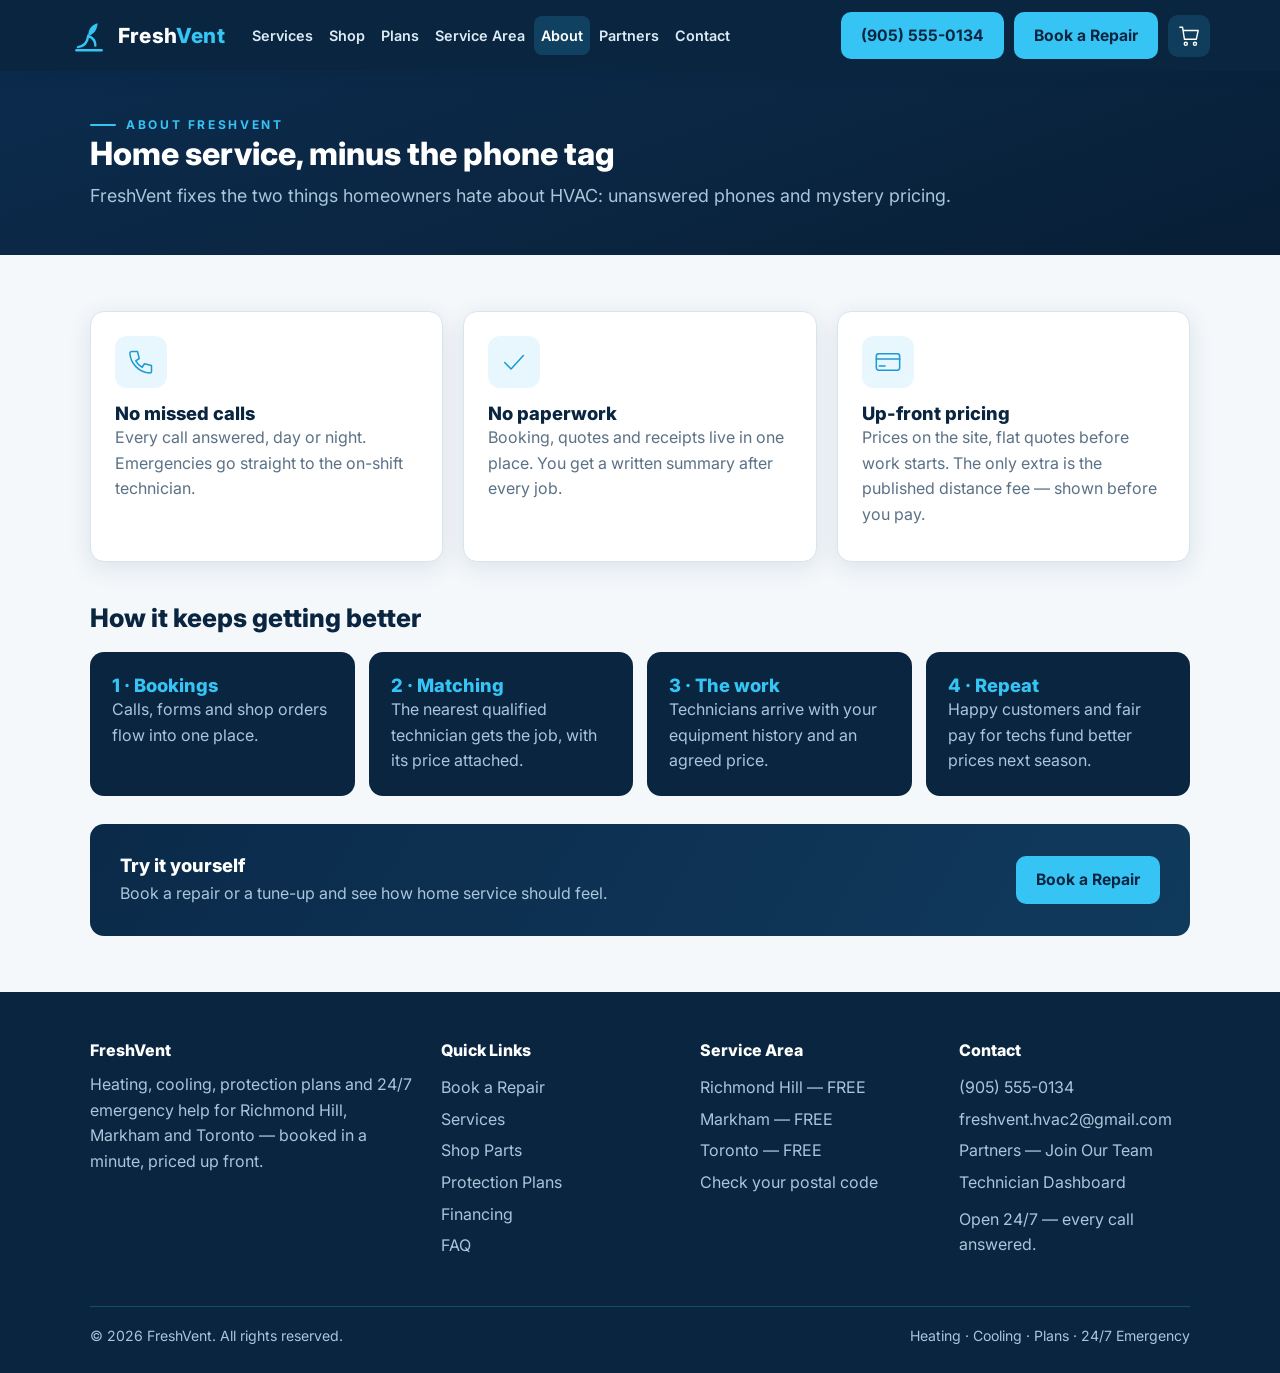
==== commit dd65d0bb: "Toronto is now in the free zone; distance fee only for far areas Any Toronto postal code (M…) is now" ====
--- a/about.html
+++ b/about.html
@@ -58,7 +58,7 @@
 <div class="footer-grid">
 <div><h4>FreshVent</h4><p>Heating, cooling, protection plans and 24/7 emergency help for Richmond Hill, Markham and Toronto — booked in a minute, priced up front.</p></div>
 <div><h4>Quick Links</h4><a href="book.html">Book a Repair</a><a href="services.html">Services</a><a href="shop.html">Shop Parts</a><a href="plans.html">Protection Plans</a><a href="financing.html">Financing</a><a href="faq.html">FAQ</a></div>
-<div><h4>Service Area</h4><a href="service-area.html">Richmond Hill — FREE</a><a href="service-area.html">Markham — FREE</a><a href="service-area.html">Toronto — distance fee may apply</a><a href="service-area.html">Check your postal code</a></div>
+<div><h4>Service Area</h4><a href="service-area.html">Richmond Hill — FREE</a><a href="service-area.html">Markham — FREE</a><a href="service-area.html">Toronto — FREE</a><a href="service-area.html">Check your postal code</a></div>
 <div><h4>Contact</h4><a href="tel:+19055550134">(905) 555-0134</a><a href="mailto:freshvent.hvac2@gmail.com">freshvent.hvac2@gmail.com</a><a href="partners.html">Partners — Join Our Team</a><a href="dashboard.html">Technician Dashboard</a><p style="margin-top:8px">Open 24/7 — every call answered.</p></div>
 </div>
 <div class="footer-bottom"><span>© <span class="js-year">2026</span> FreshVent. All rights reserved.</span><span>Heating · Cooling · Plans · 24/7 Emergency</span></div>
--- a/assets/css/style.css
+++ b/assets/css/style.css
@@ -136,8 +136,9 @@
 .chip{border:1.5px solid var(--line);background:#fff;border-radius:999px;padding:8px 16px;font-weight:600;cursor:pointer;font-size:.92rem;color:var(--navy)}
 .chip.active{background:var(--navy);color:#fff;border-color:var(--navy)}
 .product-card{display:flex;flex-direction:column}
-.product-art{height:130px;border-radius:10px;background:linear-gradient(135deg,var(--cyan-soft),#D6EFFC);display:flex;align-items:center;justify-content:center;margin-bottom:14px}
+.product-art{height:130px;border-radius:10px;background:linear-gradient(135deg,var(--cyan-soft),#D6EFFC);display:flex;align-items:center;justify-content:center;margin-bottom:14px;position:relative;overflow:hidden}
 .product-art svg{width:60px;height:60px}
+.product-art .product-photo{position:absolute;inset:0;width:100%;height:100%;object-fit:cover;display:block}
 .product-cat{font-size:.75rem;text-transform:uppercase;letter-spacing:.1em;color:var(--cyan-dark);font-weight:700}
 .product-price{font-size:1.3rem;font-weight:800;color:var(--navy);margin:6px 0 12px}
 .product-card .btn{margin-top:auto;justify-content:center}
@@ -186,8 +187,9 @@
 .cart-layout{display:grid;gap:22px}
 @media(min-width:900px){.cart-layout{grid-template-columns:1.5fr 1fr;align-items:start}}
 .cart-item{display:flex;gap:14px;align-items:center;background:#fff;border:1px solid var(--line);border-radius:12px;padding:14px;margin-bottom:12px}
-.cart-item .thumb{width:56px;height:56px;flex:0 0 56px;border-radius:10px;background:var(--cyan-soft);display:flex;align-items:center;justify-content:center}
+.cart-item .thumb{width:56px;height:56px;flex:0 0 56px;border-radius:10px;background:var(--cyan-soft);display:flex;align-items:center;justify-content:center;position:relative;overflow:hidden}
 .cart-item .thumb svg{width:30px;height:30px}
+.cart-item .thumb .thumb-photo{position:absolute;inset:0;width:100%;height:100%;object-fit:cover;display:block}
 .cart-item .info{flex:1}
 .cart-item .info b{color:var(--navy);display:block}
 .cart-item .info span{color:var(--muted);font-size:.88rem}
@@ -234,3 +236,159 @@
 .footer-bottom{border-top:1px solid rgba(53,196,243,.25);margin-top:32px;padding-top:18px;font-size:.88rem;display:flex;flex-wrap:wrap;gap:8px;justify-content:space-between}
 .toast{position:fixed;left:50%;bottom:24px;transform:translateX(-50%) translateY(80px);background:var(--navy);color:#fff;padding:13px 22px;border-radius:999px;font-weight:600;box-shadow:0 10px 30px rgba(10,37,64,.35);opacity:0;transition:all .3s;z-index:99;pointer-events:none}
 .toast.show{opacity:1;transform:translateX(-50%) translateY(0)}
+/* ============================================================
+   FreshVent v2 additions — v3 design language + marketplace
+   (hero panel, door cards, pick cards, estimate, plans,
+   technician dashboard). Navy #0A2540 · Cyan #35C4F3.
+   ============================================================ */
+:root{ --on-navy-dim:#A9C6DA; --on-navy-faint:#7E97AC; }
+.header-inner{gap:12px}
+.main-nav a{font-size:.9rem;padding:8px 7px}
+.btn.book-cta{white-space:nowrap}
+@media(max-width:1100px){ .phone-cta{display:none!important} }
+
+/* ---------- v3 hero ---------- */
+.v3hero{
+  background:
+    radial-gradient(640px 340px at 88% 8%, rgba(53,196,243,.20), rgba(53,196,243,0) 62%),
+    radial-gradient(500px 300px at 0% 110%, rgba(53,196,243,.10), rgba(53,196,243,0) 60%),
+    linear-gradient(rgba(53,196,243,.055) 1px, transparent 1px),
+    linear-gradient(90deg, rgba(53,196,243,.055) 1px, transparent 1px),
+    linear-gradient(160deg,#0C2B4D 0%, var(--navy) 58%, #081E36 100%);
+  background-size:auto,auto,46px 46px,46px 46px,auto;
+  color:#fff;padding:56px 0 62px;
+}
+.v3hero-grid{display:grid;gap:38px;align-items:center}
+@media(min-width:900px){.v3hero-grid{grid-template-columns:1.05fr .95fr}}
+.eyebrow-line{font-size:.75rem;font-weight:700;letter-spacing:.22em;color:var(--cyan);text-transform:uppercase;display:flex;align-items:center;gap:10px}
+.eyebrow-line::before{content:"";width:26px;height:2px;background:var(--cyan);border-radius:2px}
+.v3hero h1{color:#fff;font-size:2.6rem;line-height:1.08;letter-spacing:-.02em;margin-top:16px}
+@media(min-width:900px){.v3hero h1{font-size:3.2rem}}
+.v3hero .sub{color:var(--on-navy-dim);font-size:1.1rem;font-weight:500;margin:16px 0 28px;line-height:1.5;max-width:480px}
+.cta-row{display:flex;align-items:center;gap:22px;flex-wrap:wrap}
+.cta-big{display:inline-flex;align-items:center;gap:10px;background:var(--cyan);color:var(--navy);font-weight:700;font-size:1.12rem;padding:16px 30px;border-radius:12px;box-shadow:0 10px 26px rgba(53,196,243,.35)}
+.cta-big:hover{background:#5FD0F7;text-decoration:none}
+.cta-big svg{width:21px;height:21px}
+.cta-phone{display:inline-flex;align-items:center;gap:9px;color:#fff;font-weight:600;font-size:1.02rem}
+.cta-phone:hover{text-decoration:none;color:#fff}
+.cta-phone svg{width:19px;height:19px}
+.cta-phone small{display:block;font-size:.72rem;color:var(--on-navy-faint);font-weight:500;letter-spacing:.04em}
+.hero-panel{background:rgba(255,255,255,.045);border:1px solid rgba(53,196,243,.28);border-radius:22px;padding:22px;box-shadow:0 24px 50px rgba(0,0,0,.28)}
+.hp-tiles{display:grid;grid-template-columns:repeat(3,1fr);gap:12px}
+.hp-tile{border:1px solid rgba(255,255,255,.13);background:rgba(255,255,255,.04);border-radius:16px;padding:18px 6px 14px;display:flex;flex-direction:column;align-items:center;gap:9px;color:#DFF2FC;font-size:.72rem;font-weight:600;letter-spacing:.06em;text-transform:uppercase;text-align:center}
+.hp-tile svg{width:40px;height:40px}
+.hp-stats{margin-top:6px;display:flex;flex-direction:column}
+.hp-stats .stat{display:flex;align-items:baseline;gap:16px;padding:14px 4px;border-top:1px solid rgba(255,255,255,.10)}
+.hp-stats .stat b{font-size:1.7rem;font-weight:800;color:#fff;letter-spacing:-.01em;min-width:108px}
+.hp-stats .stat b i{font-style:normal;color:var(--amber);font-size:1.4rem}
+.hp-stats .stat span{font-size:.88rem;font-weight:500;color:var(--on-navy-dim);line-height:1.4}
+
+/* ---------- door cards (homepage) ---------- */
+.slabel{font-size:.75rem;font-weight:700;letter-spacing:.18em;text-transform:uppercase;text-align:center;margin-bottom:20px;color:var(--cyan-dark)}
+.door-grid{display:grid;grid-template-columns:1fr 1fr;gap:14px}
+@media(min-width:900px){.door-grid{grid-template-columns:repeat(4,1fr);gap:16px}}
+.door-card{border:1px solid var(--line);border-radius:18px;padding:28px 12px 24px;text-align:center;background:#fff;display:flex;flex-direction:column;align-items:center;gap:13px;box-shadow:var(--shadow);color:var(--ink)}
+.door-card:hover{text-decoration:none;border-color:var(--cyan-dark)}
+.door-card .ring{width:70px;height:70px;border-radius:50%;border:1.5px solid #BFD9EA;display:grid;place-items:center;color:var(--navy)}
+.door-card .ring svg{width:34px;height:34px}
+.door-card h3{font-size:1.08rem}
+.door-card p{font-size:.84rem;font-weight:500;color:var(--muted);line-height:1.45;margin:0}
+
+/* ---------- how it works (white) ---------- */
+.how-grid{display:grid;gap:14px}
+@media(min-width:900px){.how-grid{grid-template-columns:repeat(3,1fr);gap:16px}}
+.how-step{border:1px solid var(--line);border-radius:18px;padding:24px 22px;display:flex;flex-direction:column;gap:10px;background:#fff}
+.how-top{display:flex;align-items:center;justify-content:space-between}
+.how-step .hicon{color:var(--cyan-dark);display:block}
+.how-step .hicon svg{width:30px;height:30px}
+.how-step .num{font-size:1.8rem;font-weight:800;color:#D7E7F2;letter-spacing:-.02em}
+.how-step h3{font-size:1.02rem}
+.how-step p{font-size:.9rem;font-weight:500;color:var(--muted);line-height:1.5;margin:0}
+
+/* ---------- trust strip ---------- */
+.trust-strip{background:var(--navy);padding:32px 0 36px}
+.trust-grid{display:grid;gap:18px}
+@media(min-width:900px){.trust-grid{grid-template-columns:repeat(3,1fr);gap:14px}}
+.trust-item{display:flex;align-items:center;gap:14px;color:#fff}
+.trust-item .ticon{color:var(--cyan);flex:0 0 auto}
+.trust-item .ticon svg{width:30px;height:30px}
+.trust-item h4{color:#fff;font-size:1rem}
+.trust-item p{font-size:.82rem;font-weight:500;color:var(--on-navy-dim);margin:2px 0 0}
+
+/* ---------- reviews (v3) ---------- */
+.rev-grid{display:grid;gap:14px}
+@media(min-width:900px){.rev-grid{grid-template-columns:repeat(3,1fr);gap:16px}}
+.rev{background:#fff;border:1px solid var(--line);border-radius:18px;padding:22px 20px}
+.rev .stars{color:var(--amber);font-size:.95rem;letter-spacing:3px;margin-bottom:10px}
+.rev p{font-size:.95rem;font-weight:500;color:var(--ink);line-height:1.55;margin:0}
+.rev .who{margin-top:16px;display:flex;align-items:center;gap:11px}
+.avatar{width:38px;height:38px;border-radius:50%;background:var(--navy);color:#fff;display:grid;place-items:center;font-size:.8rem;font-weight:700;letter-spacing:.03em;flex:0 0 auto}
+.rev .who h5{font-size:.88rem;font-weight:700;color:var(--navy)}
+.rev .who span{font-size:.78rem;font-weight:500;color:var(--muted)}
+
+/* ---------- page band (inner pages) ---------- */
+.page-band{background:linear-gradient(160deg,#0C2B4D 0%, var(--navy) 58%, #081E36 100%);color:#fff;padding:44px 0}
+.page-band h1{color:#fff;font-size:2rem}
+.page-band .lead{color:var(--on-navy-dim);margin:8px 0 0}
+
+/* ---------- booking: pick cards & chips ---------- */
+.pick-grid{display:grid;gap:12px}
+@media(min-width:640px){.pick-grid{grid-template-columns:1fr 1fr}}
+.pick-card{border:2px solid var(--line);border-radius:16px;padding:20px 18px;background:#fff;cursor:pointer;display:flex;align-items:center;gap:14px;text-align:left;font:inherit;width:100%}
+.pick-card .picon{width:52px;height:52px;flex:0 0 52px;border-radius:50%;border:1.5px solid #BFD9EA;display:grid;place-items:center;color:var(--navy)}
+.pick-card .picon svg{width:28px;height:28px}
+.pick-card b{color:var(--navy);font-size:1.05rem;display:block}
+.pick-card span{color:var(--muted);font-size:.88rem}
+.pick-card.sel{border-color:var(--cyan-dark);background:var(--cyan-soft)}
+.chip-row.big{gap:10px}
+.chip.sel{background:var(--navy);color:#fff;border-color:var(--navy)}
+.chip{padding:11px 18px;font-size:.95rem}
+.estimate-card{background:var(--cyan-soft);border:1.5px solid #BFE6F7;border-radius:14px;padding:18px 20px;margin-top:20px}
+.estimate-card h3{margin-bottom:8px}
+.estimate-card .summary-row{border-color:#BFE0F0}
+.estimate-card .free{color:var(--green);font-weight:700}
+.tech-card{display:flex;gap:16px;align-items:center;background:#fff;border:1.5px solid var(--cyan-dark);border-radius:16px;padding:18px 20px;margin:18px auto;max-width:460px;text-align:left}
+.tech-card .avatar{width:56px;height:56px;font-size:1.05rem;background:var(--cyan);color:var(--navy)}
+.tech-card h3{margin-bottom:2px}
+.tech-card p{margin:0;color:var(--muted);font-size:.9rem}
+.optional-tag{display:inline-block;background:#E5F6EE;color:#14663F;border-radius:999px;font-size:.72rem;font-weight:700;padding:3px 10px;letter-spacing:.04em;text-transform:uppercase;margin-left:8px;vertical-align:middle}
+
+/* ---------- plans ---------- */
+.plan-card{display:flex;flex-direction:column;position:relative}
+.plan-card.popular{border:2px solid var(--cyan-dark)}
+.plan-tag{position:absolute;top:-13px;left:50%;transform:translateX(-50%);background:var(--cyan);color:var(--navy);font-weight:800;font-size:.75rem;letter-spacing:.06em;text-transform:uppercase;border-radius:999px;padding:5px 14px;white-space:nowrap}
+.plan-price{font-size:2rem;font-weight:800;color:var(--navy);margin:6px 0 2px}
+.plan-price span{font-size:.95rem;color:var(--muted);font-weight:600}
+.plan-list{list-style:none;margin:14px 0 18px;display:grid;gap:9px}
+.plan-list li{display:flex;gap:10px;align-items:flex-start;font-size:.94rem;color:var(--ink)}
+.plan-list .tick{color:var(--green);font-weight:800;flex:0 0 auto}
+.plan-card .btn{margin-top:auto;justify-content:center}
+
+/* ---------- dashboard ---------- */
+.dash-stats{display:grid;gap:14px;margin-bottom:28px}
+@media(min-width:900px){.dash-stats{grid-template-columns:repeat(3,1fr)}}
+.dash-stat{background:#fff;border:1px solid var(--line);border-radius:16px;box-shadow:var(--shadow);padding:22px}
+.dash-stat .big{font-size:2rem;font-weight:800;color:var(--navy);line-height:1.1}
+.dash-stat .lbl{color:var(--muted);font-weight:600;font-size:.9rem;margin-top:4px}
+.demo-note{display:inline-block;background:#FDF3E3;color:#8A5A12;border:1px solid #F3DFAE;border-radius:999px;padding:5px 13px;font-size:.8rem;font-weight:700;margin-top:10px}
+.job-card{display:flex;gap:16px;align-items:center;justify-content:space-between;background:#fff;border:1px solid var(--line);border-radius:14px;padding:18px 20px;margin-bottom:12px;box-shadow:var(--shadow);flex-wrap:wrap}
+.job-card h3{font-size:1.05rem;margin-bottom:3px}
+.job-meta{color:var(--muted);font-size:.9rem;margin:0}
+.job-side{display:flex;align-items:center;gap:16px}
+.job-price{font-size:1.45rem;font-weight:800;color:var(--navy)}
+.job-done-tag{color:var(--green);font-weight:700}
+
+/* ---------- booking: postal-first + availability calendar ---------- */
+.area-found{margin-top:10px;background:#E5F6EE;color:#14663F;border-radius:10px;padding:10px 14px;font-weight:600;font-size:.92rem}
+.book-with{font-weight:700;color:var(--navy);margin:2px 0 10px}
+.day-strip{display:grid;grid-template-columns:repeat(7,1fr);gap:8px}
+@media(max-width:640px){.day-strip{grid-template-columns:repeat(4,1fr)}}
+.day-card{border:1.5px solid var(--line);background:#fff;border-radius:12px;padding:10px 4px;text-align:center;cursor:pointer;font:inherit}
+.day-card b{display:block;color:var(--navy);font-size:.95rem}
+.day-card span{display:block;color:var(--muted);font-size:.8rem;margin-top:2px}
+.day-card small{display:block;color:var(--red);font-size:.66rem;font-weight:700;margin-top:3px;text-transform:uppercase;letter-spacing:.03em}
+.day-card.sel{border-color:var(--cyan-dark);background:var(--cyan-soft)}
+.day-card:disabled{opacity:.45;cursor:not-allowed;background:var(--bg)}
+.chip:disabled{opacity:.45;cursor:not-allowed;text-decoration:line-through}
+.confirm-lines{max-width:460px;margin:14px auto 0;text-align:left}
+.confirm-lines .summary-row b{color:var(--navy);text-align:right;margin-left:16px}
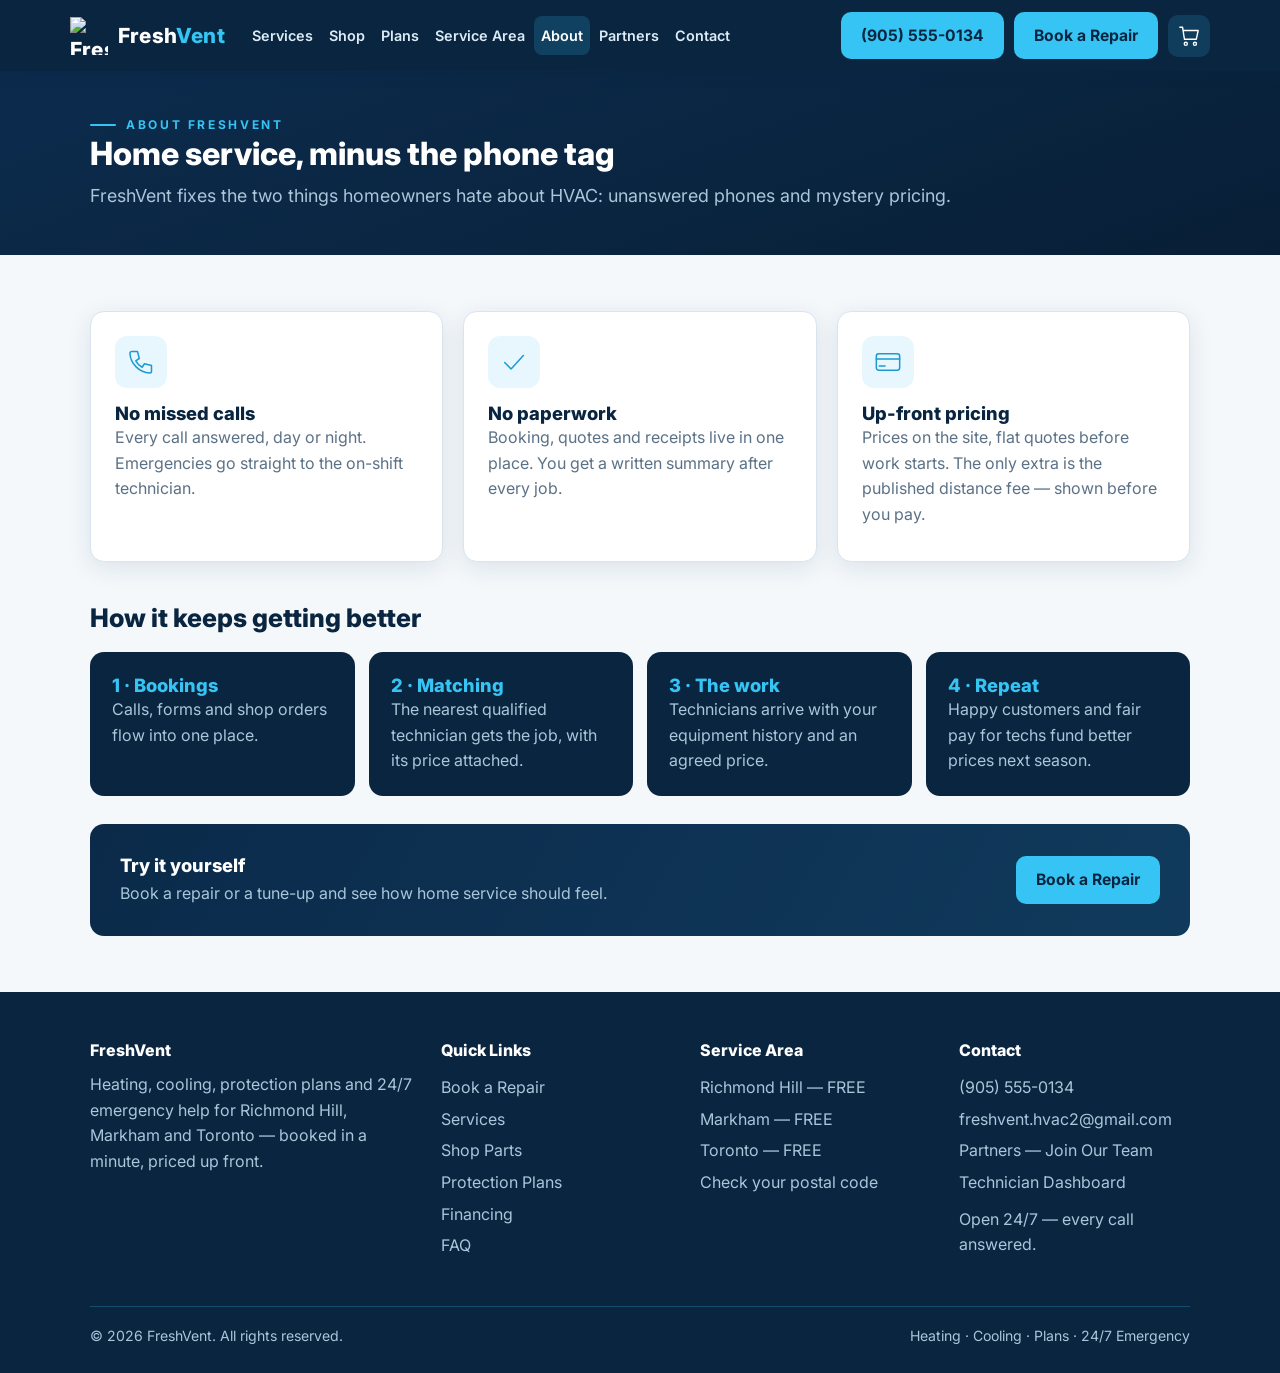
==== commit c1adbded: "Use real FreshVent logo site-wide; Richmond Hill service-area wording" ====
--- a/about.html
+++ b/about.html
@@ -3,6 +3,7 @@
 <head>
 <meta charset="UTF-8">
 <meta name="viewport" content="width=device-width, initial-scale=1.0">
+<link rel="icon" type="image/png" href="assets/img/freshvent-emblem.png">
 <title>About FreshVent — An HVAC Company Run Like a Platform</title>
 <meta name="description" content="FreshVent fixes the two things homeowners hate about HVAC: unanswered phones and mystery pricing. One platform for booking, pricing and local technicians.">
 <link rel="preconnect" href="https://fonts.googleapis.com">
@@ -19,7 +20,7 @@
 </head>
 <body>
 <header class="site-header"><div class="container header-inner">
-<a class="logo" href="index.html"><svg class="logo-mark" viewBox="0 0 48 48" fill="none" stroke="#35C4F3" stroke-width="3" stroke-linecap="round" aria-hidden="true"><path d="M10 38c8-1 12-6 13-14 6 2 9 7 9 12"/><path d="M23 24c0-8 4-14 12-16-1 9-5 14-12 16z" fill="#35C4F3" stroke="none"/><path d="M8 42h32"/></svg><span>Fresh<em>Vent</em></span></a>
+<a class="logo" href="index.html"><img class="logo-mark" src="assets/img/freshvent-emblem.png" alt="FreshVent logo"><span>Fresh<em>Vent</em></span></a>
 <nav class="main-nav" aria-label="Main"><a href="services.html">Services</a><a href="shop.html">Shop</a><a href="plans.html">Plans</a><a href="service-area.html">Service Area</a><a href="about.html" class="active">About</a><a href="partners.html">Partners</a><a href="contact.html">Contact</a></nav>
 <div class="header-actions">
 <a class="btn phone-cta" href="tel:+19055550134">(905) 555-0134</a>
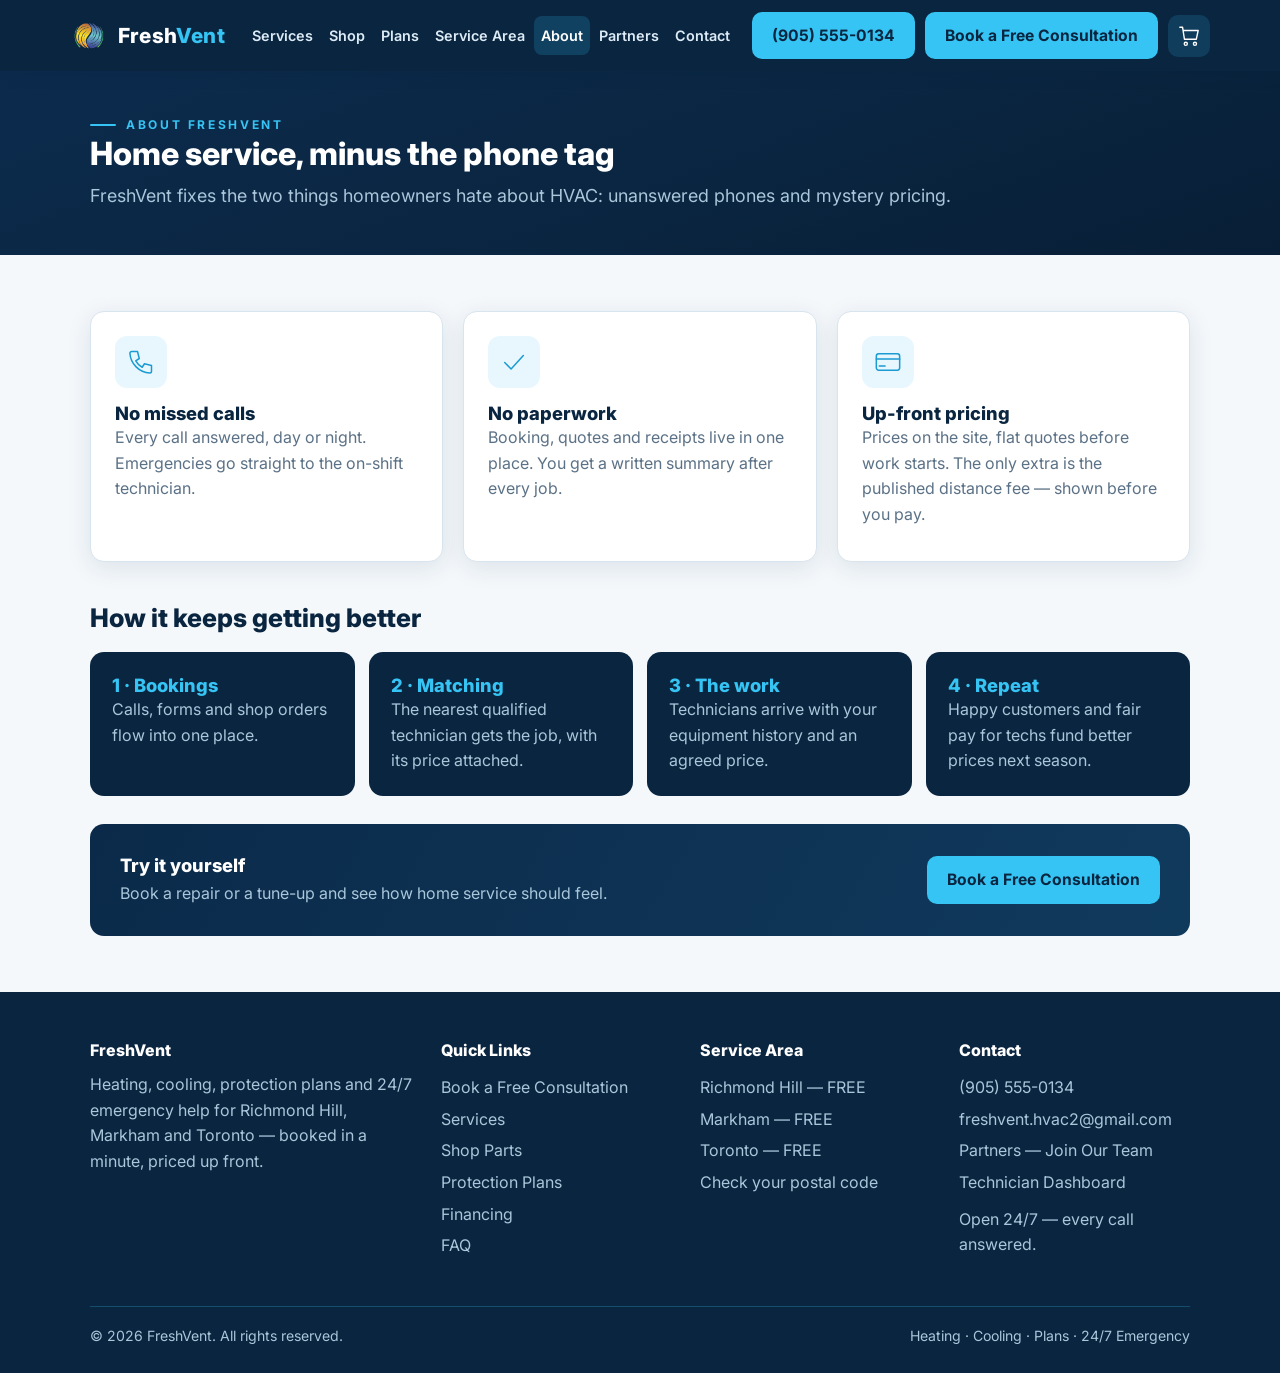
==== commit f406496f: "Fix success messages showing on load; unify Book a Free Consultation CTA" ====
--- a/about.html
+++ b/about.html
@@ -24,11 +24,11 @@
 <nav class="main-nav" aria-label="Main"><a href="services.html">Services</a><a href="shop.html">Shop</a><a href="plans.html">Plans</a><a href="service-area.html">Service Area</a><a href="about.html" class="active">About</a><a href="partners.html">Partners</a><a href="contact.html">Contact</a></nav>
 <div class="header-actions">
 <a class="btn phone-cta" href="tel:+19055550134">(905) 555-0134</a>
-<a class="btn book-cta" href="book.html">Book a Repair</a>
+<a class="btn book-cta" href="book.html">Book a Free Consultation</a>
 <a class="cart-link" href="cart.html" aria-label="Cart"><svg width="22" height="22" viewBox="0 0 48 48" fill="none" stroke="#fff" stroke-width="3" stroke-linecap="round" stroke-linejoin="round"><circle cx="17" cy="41" r="3.4"/><circle cx="37" cy="41" r="3.4"/><path d="M4 5h6l4 26h26l4-19H12"/></svg><span class="cart-count" style="display:none">0</span></a>
 <button class="nav-toggle" aria-label="Menu" aria-expanded="false">☰</button>
 </div></div>
-<nav class="mobile-nav" aria-label="Mobile"><a href="index.html">Home</a><a href="book.html">Book a Repair</a><a href="services.html">Services</a><a href="shop.html">Shop</a><a href="plans.html">Protection Plans</a><a href="service-area.html">Service Area</a><a href="financing.html">Financing</a><a href="about.html">About</a><a href="partners.html">Partners</a><a href="contact.html">Contact</a><a href="cart.html">Cart</a><a href="dashboard.html">Technician Dashboard</a></nav></header>
+<nav class="mobile-nav" aria-label="Mobile"><a href="index.html">Home</a><a href="book.html">Book a Free Consultation</a><a href="services.html">Services</a><a href="shop.html">Shop</a><a href="plans.html">Protection Plans</a><a href="service-area.html">Service Area</a><a href="financing.html">Financing</a><a href="about.html">About</a><a href="partners.html">Partners</a><a href="contact.html">Contact</a><a href="cart.html">Cart</a><a href="dashboard.html">Technician Dashboard</a></nav></header>
 <main>
 
 <section class="page-band"><div class="container">
@@ -51,14 +51,14 @@
 <div class="fly-step"><h3>4 · Repeat</h3><p>Happy customers and fair pay for techs fund better prices next season.</p></div>
 </div>
 <div class="banner" style="margin-top:28px"><div><h3>Try it yourself</h3><p>Book a repair or a tune-up and see how home service should feel.</p></div>
-<a class="btn" href="book.html">Book a Repair</a></div>
+<a class="btn" href="book.html">Book a Free Consultation</a></div>
 </div></section>
 
 </main>
 <footer class="site-footer"><div class="container">
 <div class="footer-grid">
 <div><h4>FreshVent</h4><p>Heating, cooling, protection plans and 24/7 emergency help for Richmond Hill, Markham and Toronto — booked in a minute, priced up front.</p></div>
-<div><h4>Quick Links</h4><a href="book.html">Book a Repair</a><a href="services.html">Services</a><a href="shop.html">Shop Parts</a><a href="plans.html">Protection Plans</a><a href="financing.html">Financing</a><a href="faq.html">FAQ</a></div>
+<div><h4>Quick Links</h4><a href="book.html">Book a Free Consultation</a><a href="services.html">Services</a><a href="shop.html">Shop Parts</a><a href="plans.html">Protection Plans</a><a href="financing.html">Financing</a><a href="faq.html">FAQ</a></div>
 <div><h4>Service Area</h4><a href="service-area.html">Richmond Hill — FREE</a><a href="service-area.html">Markham — FREE</a><a href="service-area.html">Toronto — FREE</a><a href="service-area.html">Check your postal code</a></div>
 <div><h4>Contact</h4><a href="tel:+19055550134">(905) 555-0134</a><a href="mailto:freshvent.hvac2@gmail.com">freshvent.hvac2@gmail.com</a><a href="partners.html">Partners — Join Our Team</a><a href="dashboard.html">Technician Dashboard</a><p style="margin-top:8px">Open 24/7 — every call answered.</p></div>
 </div>
